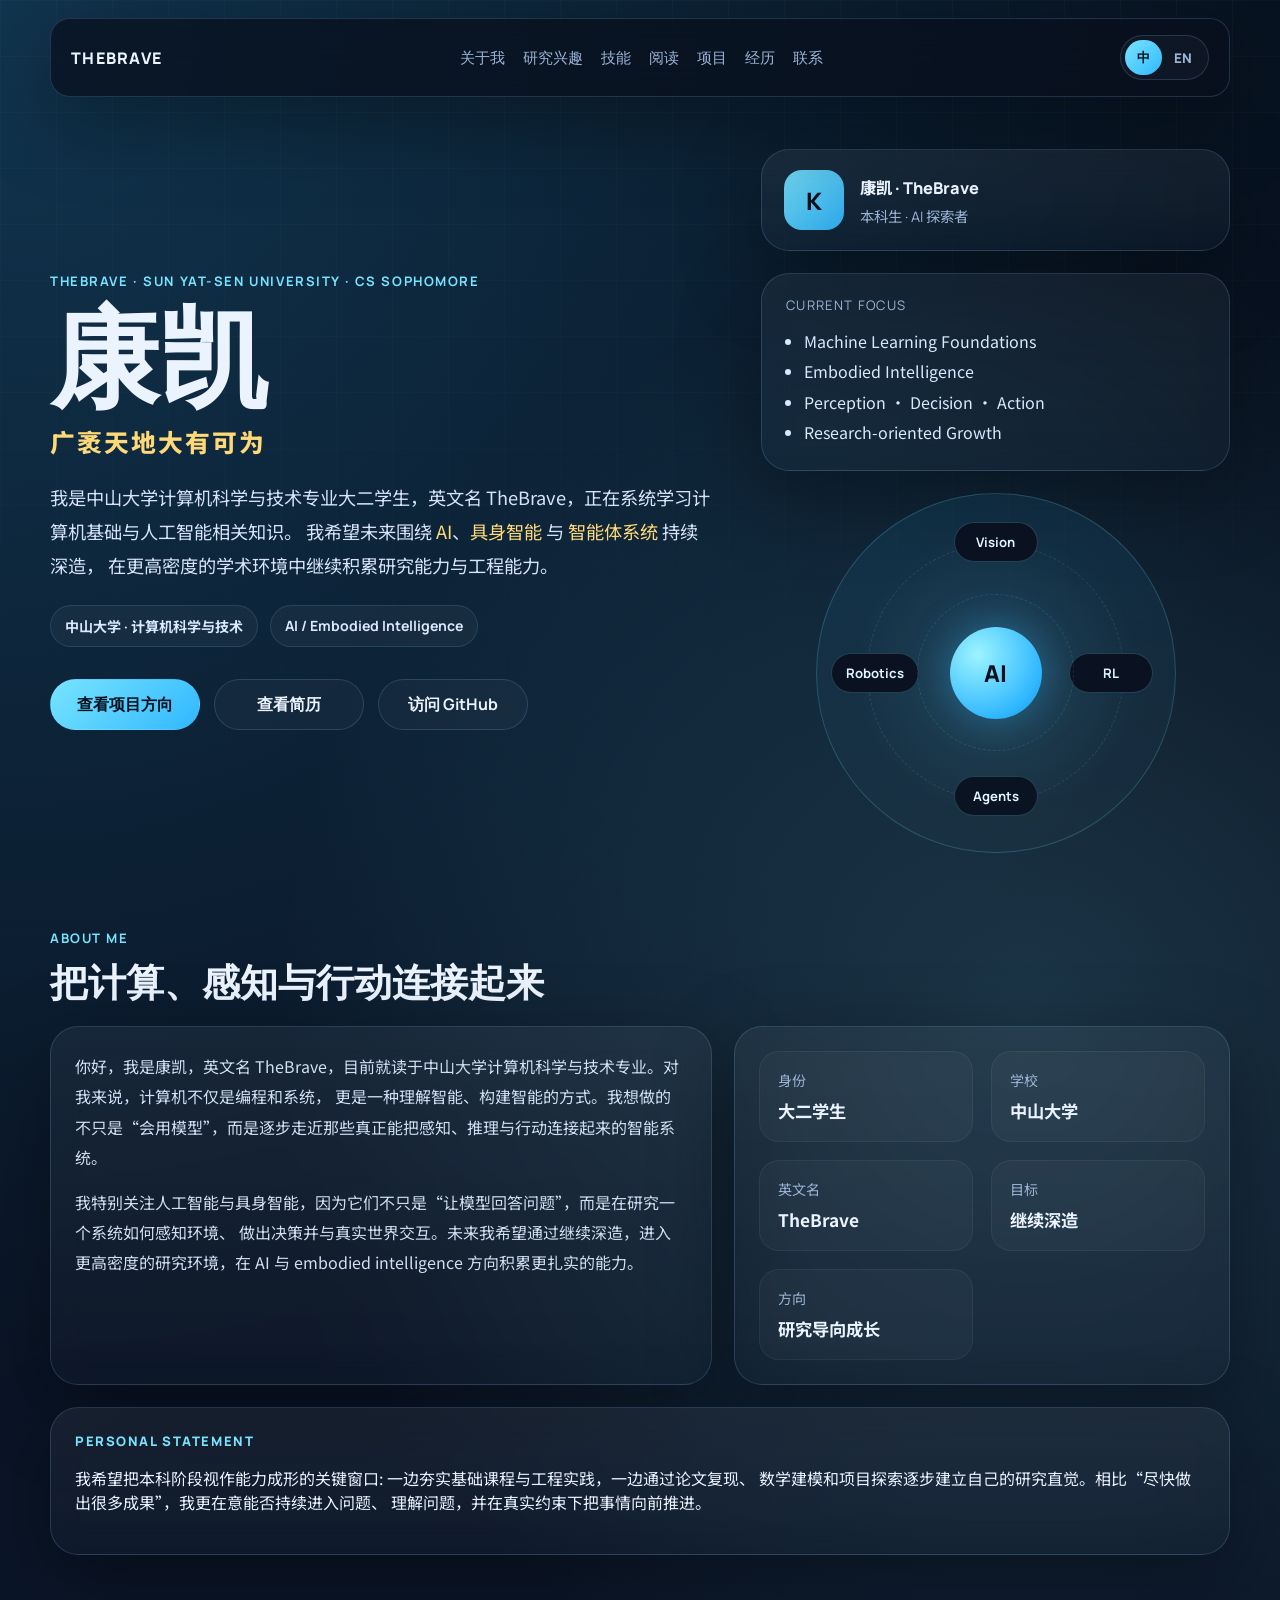
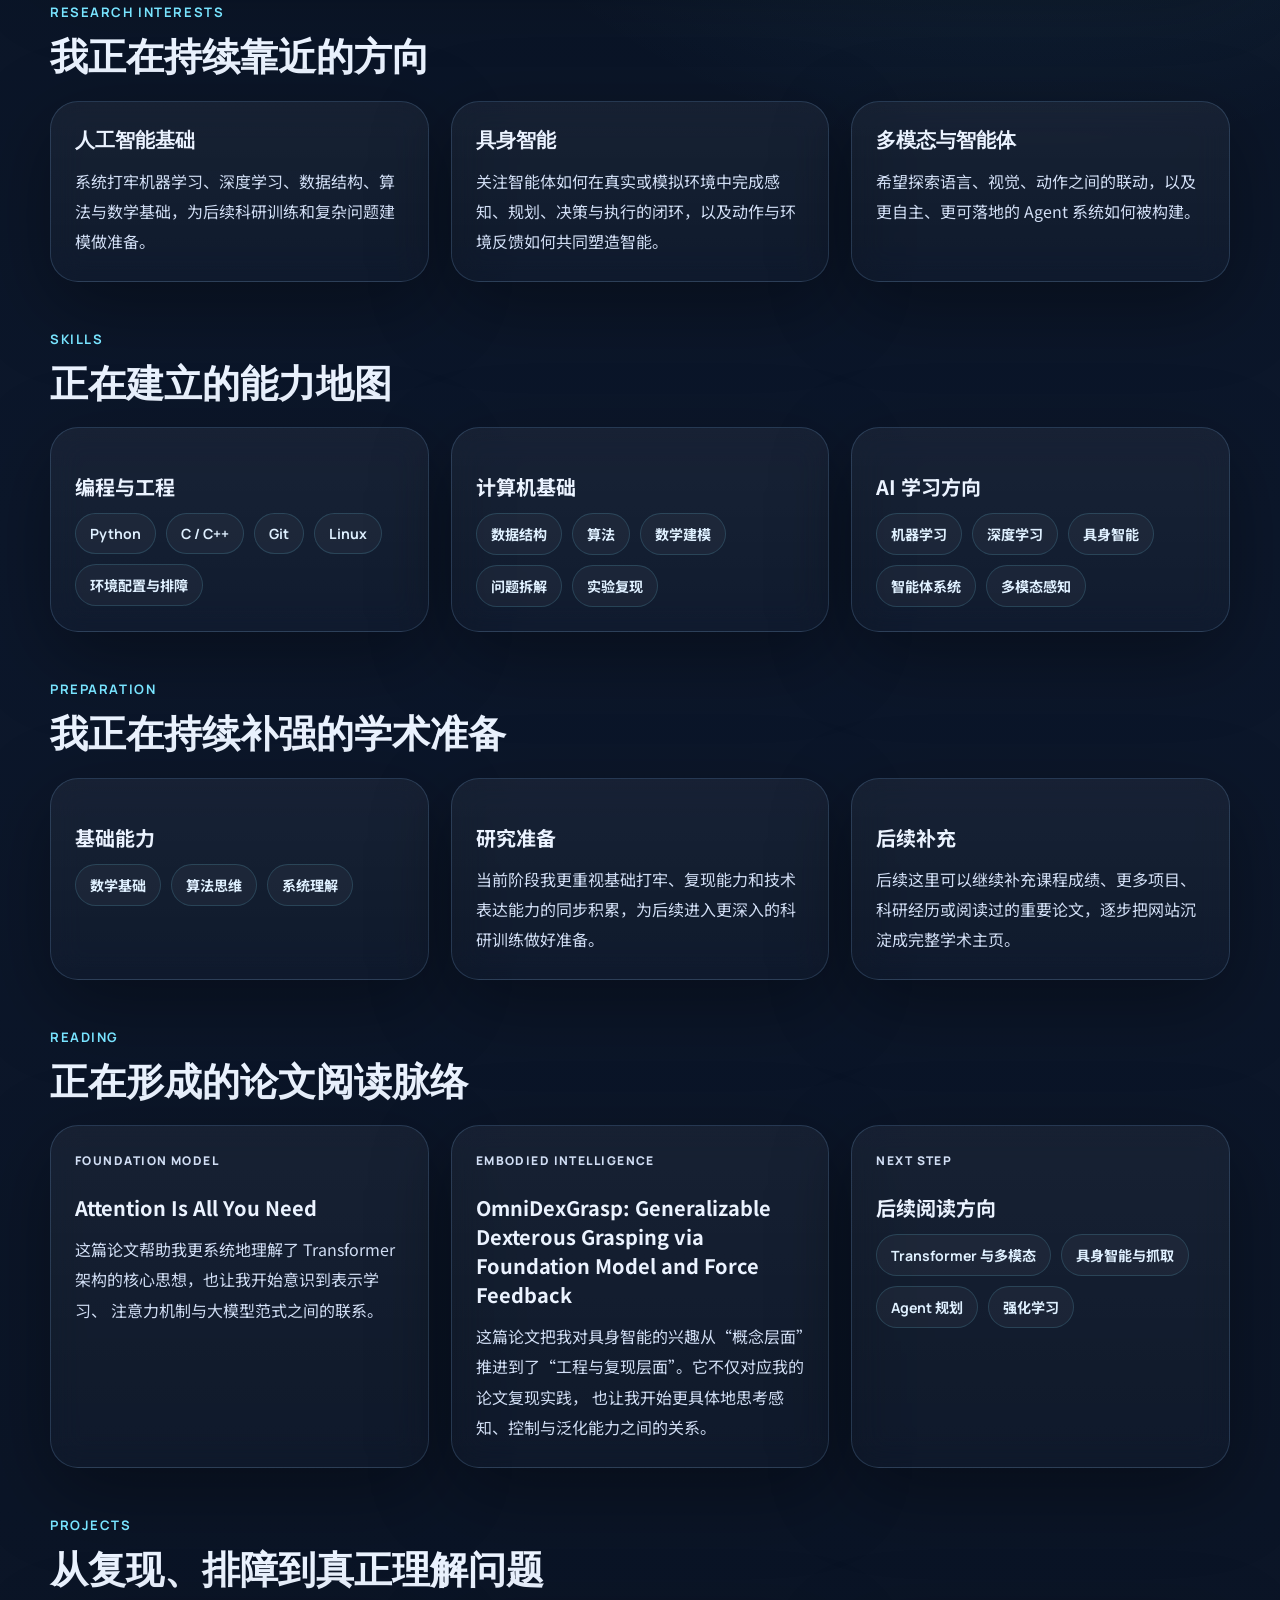
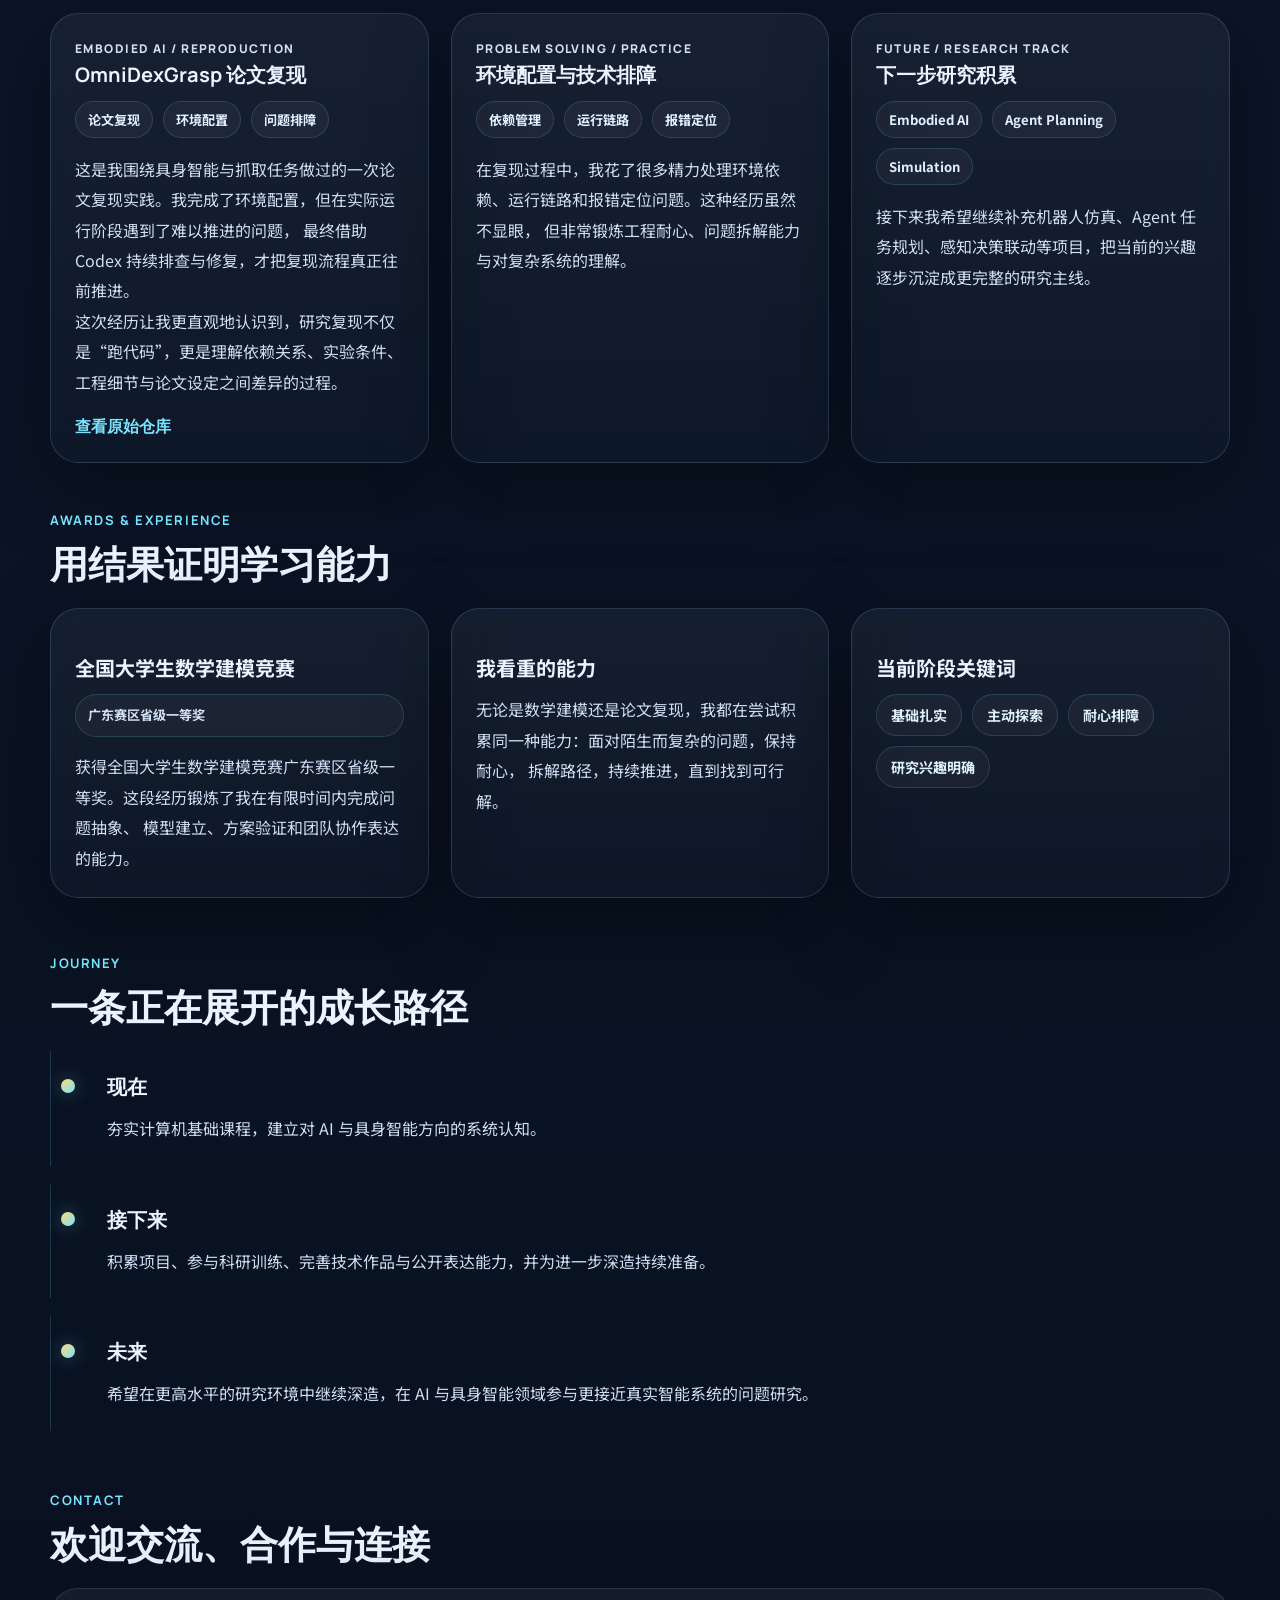
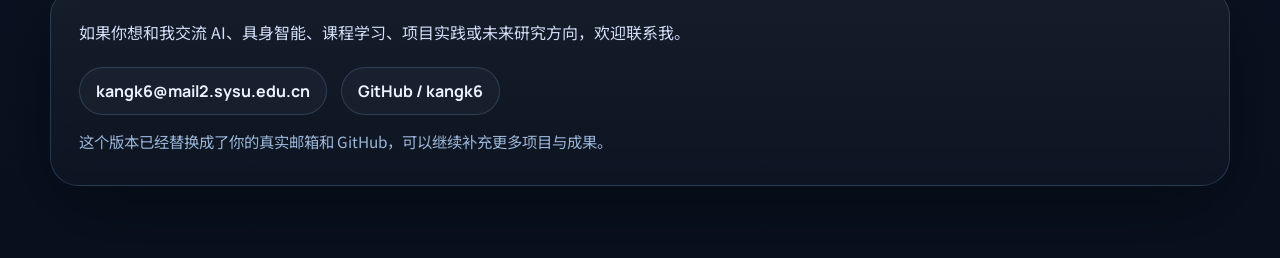
==== index.html @ 0fc75f61 "Add files via upload" ====
<!DOCTYPE html>
<html lang="zh-CN">
  <head>
    <meta charset="UTF-8" />
    <meta name="viewport" content="width=device-width, initial-scale=1.0" />
    <title>康凯 TheBrave | Personal Website</title>
    <meta
      name="description"
      content="Kang Kai (TheBrave), a Computer Science sophomore at Sun Yat-sen University, focused on AI, embodied intelligence, and intelligent systems."
    />
    <link rel="preconnect" href="https://fonts.googleapis.com" />
    <link rel="preconnect" href="https://fonts.gstatic.com" crossorigin />
    <link
      href="https://fonts.googleapis.com/css2?family=Manrope:wght@400;500;700;800&family=Noto+Sans+SC:wght@400;500;700;800&display=swap"
      rel="stylesheet"
    />
    <link rel="stylesheet" href="./styles.css" />
  </head>
  <body data-lang="zh">
    <div class="page-shell">
      <header class="site-header">
        <a class="brand" href="#top">TheBrave</a>
        <nav class="site-nav">
          <a href="#about"><span data-lang-zh>关于我</span><span data-lang-en>About</span></a>
          <a href="#focus"><span data-lang-zh>研究兴趣</span><span data-lang-en>Research</span></a>
          <a href="#skills"><span data-lang-zh>技能</span><span data-lang-en>Skills</span></a>
          <a href="#reading"><span data-lang-zh>阅读</span><span data-lang-en>Reading</span></a>
          <a href="#projects"><span data-lang-zh>项目</span><span data-lang-en>Projects</span></a>
          <a href="#awards"><span data-lang-zh>经历</span><span data-lang-en>Experience</span></a>
          <a href="#contact"><span data-lang-zh>联系</span><span data-lang-en>Contact</span></a>
        </nav>
        <div class="toolbar">
          <div class="lang-toggle" aria-label="Language switch">
            <button class="lang-button is-active" type="button" data-set-lang="zh">中</button>
            <button class="lang-button" type="button" data-set-lang="en">EN</button>
          </div>
        </div>
      </header>

      <main id="top">
        <section class="hero">
          <div class="hero-copy">
            <p class="eyebrow">TheBrave · Sun Yat-sen University · CS Sophomore</p>
            <h1>康凯</h1>
            <p class="hero-title-cn" data-lang-zh>广袤天地大有可为</p>
            <p class="hero-title-cn" data-lang-en>There is vast space ahead, and much worth doing.</p>
            <p class="hero-lead" data-lang-zh>
              我是中山大学计算机科学与技术专业大二学生，英文名 TheBrave，正在系统学习计算机基础与人工智能相关知识。
              我希望未来围绕 <span>AI</span>、<span>具身智能</span> 与 <span>智能体系统</span> 持续深造，
              在更高密度的学术环境中继续积累研究能力与工程能力。
            </p>
            <p class="hero-lead" data-lang-en>
              I am a sophomore majoring in Computer Science and Technology at Sun Yat-sen University, also known as TheBrave.
              I am building a solid foundation in computing and AI, and I hope to pursue deeper study in
              <span>AI</span>, <span>embodied intelligence</span>, and <span>agent systems</span> within a stronger research environment.
            </p>
            <div class="hero-meta">
              <span data-lang-zh>中山大学 · 计算机科学与技术</span>
              <span data-lang-en>Sun Yat-sen University · Computer Science</span>
              <span>AI / Embodied Intelligence</span>
            </div>
            <div class="hero-actions">
              <a class="button button-primary" href="#projects"><span data-lang-zh>查看项目方向</span><span data-lang-en>View Projects</span></a>
              <a class="button button-secondary" href="./resume.html" target="_blank" rel="noreferrer"><span data-lang-zh>查看简历</span><span data-lang-en>Open Resume</span></a>
              <a class="button button-secondary" href="https://github.com/kangk6" target="_blank" rel="noreferrer"><span data-lang-zh>访问 GitHub</span><span data-lang-en>Visit GitHub</span></a>
            </div>
          </div>
          <aside class="hero-panel">
            <div class="identity-card">
              <div class="identity-avatar">K</div>
              <div class="identity-copy">
                <p class="identity-name">康凯 · TheBrave</p>
                <p class="identity-role" data-lang-zh>本科生 · AI 探索者</p>
                <p class="identity-role" data-lang-en>Undergraduate Student · AI Explorer</p>
              </div>
            </div>
            <div class="signal-card">
              <p class="signal-label">Current Focus</p>
              <ul>
                <li>Machine Learning Foundations</li>
                <li>Embodied Intelligence</li>
                <li>Perception · Decision · Action</li>
                <li>Research-oriented Growth</li>
              </ul>
            </div>
            <div class="orbit">
              <span class="orbit-core">AI</span>
              <span class="orbit-node orbit-node-1">Vision</span>
              <span class="orbit-node orbit-node-2">RL</span>
              <span class="orbit-node orbit-node-3">Agents</span>
              <span class="orbit-node orbit-node-4">Robotics</span>
            </div>
          </aside>
        </section>

        <section class="section" id="about">
          <div class="section-heading">
            <p class="eyebrow">About Me</p>
            <h2 data-lang-zh>把计算、感知与行动连接起来</h2>
            <h2 data-lang-en>Connecting computation, perception, and action.</h2>
          </div>
          <div class="about-grid">
            <article class="card">
              <p data-lang-zh>
                你好，我是康凯，英文名 TheBrave，目前就读于中山大学计算机科学与技术专业。对我来说，计算机不仅是编程和系统，
                更是一种理解智能、构建智能的方式。我想做的不只是“会用模型”，而是逐步走近那些真正能把感知、推理与行动连接起来的智能系统。
              </p>
              <p data-lang-en>
                Hello, I am Kang Kai, also known as TheBrave, currently studying Computer Science and Technology at Sun Yat-sen University.
                To me, computing is not only about programming and systems, but also a way to understand and build intelligence.
                I want to move beyond simply using models and get closer to systems that truly connect perception, reasoning, and action.
              </p>
              <p data-lang-zh>
                我特别关注人工智能与具身智能，因为它们不只是“让模型回答问题”，而是在研究一个系统如何感知环境、
                做出决策并与真实世界交互。未来我希望通过继续深造，进入更高密度的研究环境，在 AI 与 embodied intelligence 方向积累更扎实的能力。
              </p>
              <p data-lang-en>
                I am especially interested in AI and embodied intelligence because they are not only about generating answers,
                but about how a system perceives the world, makes decisions, and interacts with real environments.
                In the future, I hope to continue my studies in a stronger research setting and build deeper capability in AI and embodied intelligence.
              </p>
            </article>
            <article class="card stats-card">
              <div>
                <span data-lang-zh>身份</span>
                <span data-lang-en>Status</span>
                <strong data-lang-zh>大二学生</strong>
                <strong data-lang-en>Sophomore</strong>
              </div>
              <div>
                <span data-lang-zh>学校</span>
                <span data-lang-en>University</span>
                <strong data-lang-zh>中山大学</strong>
                <strong data-lang-en>Sun Yat-sen University</strong>
              </div>
              <div>
                <span data-lang-zh>英文名</span>
                <span data-lang-en>English Name</span>
                <strong>TheBrave</strong>
              </div>
              <div>
                <span data-lang-zh>目标</span>
                <span data-lang-en>Goal</span>
                <strong data-lang-zh>继续深造</strong>
                <strong data-lang-en>Further Study</strong>
              </div>
              <div>
                <span data-lang-zh>方向</span>
                <span data-lang-en>Orientation</span>
                <strong data-lang-zh>研究导向成长</strong>
                <strong data-lang-en>Research-oriented Growth</strong>
              </div>
            </article>
          </div>
          <div class="statement-card">
            <p class="statement-label">Personal Statement</p>
            <p data-lang-zh>
              我希望把本科阶段视作能力成形的关键窗口: 一边夯实基础课程与工程实践，一边通过论文复现、
              数学建模和项目探索逐步建立自己的研究直觉。相比“尽快做出很多成果”，我更在意能否持续进入问题、
              理解问题，并在真实约束下把事情向前推进。
            </p>
            <p data-lang-en>
              I see my undergraduate years as a key stage for shaping my abilities:
              strengthening fundamentals and engineering practice while building research intuition through paper reproduction,
              mathematical modeling, and project exploration. Rather than chasing fast results, I care more about entering a problem,
              understanding it well, and pushing it forward under real constraints.
            </p>
          </div>
        </section>

        <section class="section" id="focus">
          <div class="section-heading">
            <p class="eyebrow">Research Interests</p>
            <h2 data-lang-zh>我正在持续靠近的方向</h2>
            <h2 data-lang-en>Directions I am steadily moving toward.</h2>
          </div>
          <div class="focus-grid">
            <article class="card focus-card">
              <h3 data-lang-zh>人工智能基础</h3>
              <h3 data-lang-en>AI Foundations</h3>
              <p data-lang-zh>系统打牢机器学习、深度学习、数据结构、算法与数学基础，为后续科研训练和复杂问题建模做准备。</p>
              <p data-lang-en>Building a strong base in machine learning, deep learning, algorithms, and mathematics for future research training and complex problem modeling.</p>
            </article>
            <article class="card focus-card">
              <h3 data-lang-zh>具身智能</h3>
              <h3 data-lang-en>Embodied Intelligence</h3>
              <p data-lang-zh>关注智能体如何在真实或模拟环境中完成感知、规划、决策与执行的闭环，以及动作与环境反馈如何共同塑造智能。</p>
              <p data-lang-en>Interested in how agents form a full loop of perception, planning, decision-making, and execution in real or simulated environments.</p>
            </article>
            <article class="card focus-card">
              <h3 data-lang-zh>多模态与智能体</h3>
              <h3 data-lang-en>Multimodality and Agents</h3>
              <p data-lang-zh>希望探索语言、视觉、动作之间的联动，以及更自主、更可落地的 Agent 系统如何被构建。</p>
              <p data-lang-en>Exploring the link between language, vision, and action, and how more autonomous and practical agent systems can be built.</p>
            </article>
          </div>
        </section>

        <section class="section" id="skills">
          <div class="section-heading">
            <p class="eyebrow">Skills</p>
            <h2 data-lang-zh>正在建立的能力地图</h2>
            <h2 data-lang-en>Capabilities I am building.</h2>
          </div>
          <div class="skills-grid">
            <article class="card skill-card">
              <h3 data-lang-zh>编程与工程</h3>
              <h3 data-lang-en>Programming and Engineering</h3>
              <ul class="tag-list">
                <li>Python</li>
                <li>C / C++</li>
                <li>Git</li>
                <li>Linux</li>
                <li data-lang-zh>环境配置与排障</li>
                <li data-lang-en>Environment Setup & Debugging</li>
              </ul>
            </article>
            <article class="card skill-card">
              <h3 data-lang-zh>计算机基础</h3>
              <h3 data-lang-en>Computer Science Fundamentals</h3>
              <ul class="tag-list">
                <li data-lang-zh>数据结构</li>
                <li data-lang-en>Data Structures</li>
                <li data-lang-zh>算法</li>
                <li data-lang-en>Algorithms</li>
                <li data-lang-zh>数学建模</li>
                <li data-lang-en>Mathematical Modeling</li>
                <li data-lang-zh>问题拆解</li>
                <li data-lang-en>Problem Decomposition</li>
                <li data-lang-zh>实验复现</li>
                <li data-lang-en>Experiment Reproduction</li>
              </ul>
            </article>
            <article class="card skill-card">
              <h3 data-lang-zh>AI 学习方向</h3>
              <h3 data-lang-en>AI Learning Directions</h3>
              <ul class="tag-list">
                <li data-lang-zh>机器学习</li>
                <li data-lang-en>Machine Learning</li>
                <li data-lang-zh>深度学习</li>
                <li data-lang-en>Deep Learning</li>
                <li data-lang-zh>具身智能</li>
                <li data-lang-en>Embodied Intelligence</li>
                <li data-lang-zh>智能体系统</li>
                <li data-lang-en>Agent Systems</li>
                <li data-lang-zh>多模态感知</li>
                <li data-lang-en>Multimodal Perception</li>
              </ul>
            </article>
          </div>
        </section>

        <section class="section" id="coursework">
          <div class="section-heading">
            <p class="eyebrow">Preparation</p>
            <h2 data-lang-zh>我正在持续补强的学术准备</h2>
            <h2 data-lang-en>Academic preparation I am strengthening.</h2>
          </div>
          <div class="coursework-grid">
            <article class="card">
              <h3 data-lang-zh>基础能力</h3>
              <h3 data-lang-en>Core Foundations</h3>
              <ul class="tag-list">
                <li data-lang-zh>数学基础</li>
                <li data-lang-en>Mathematics</li>
                <li data-lang-zh>算法思维</li>
                <li data-lang-en>Algorithmic Thinking</li>
                <li data-lang-zh>系统理解</li>
                <li data-lang-en>System Understanding</li>
              </ul>
            </article>
            <article class="card">
              <h3 data-lang-zh>研究准备</h3>
              <h3 data-lang-en>Research Preparation</h3>
              <p data-lang-zh>
                当前阶段我更重视基础打牢、复现能力和技术表达能力的同步积累，为后续进入更深入的科研训练做好准备。
              </p>
              <p data-lang-en>
                At this stage, I care most about strengthening fundamentals, reproduction ability, and technical communication in parallel,
                so that I will be better prepared for deeper research training.
              </p>
            </article>
            <article class="card">
              <h3 data-lang-zh>后续补充</h3>
              <h3 data-lang-en>Next Additions</h3>
              <p data-lang-zh>
                后续这里可以继续补充课程成绩、更多项目、科研经历或阅读过的重要论文，逐步把网站沉淀成完整学术主页。
              </p>
              <p data-lang-en>
                This section can later be expanded with coursework records, more projects, research experience, or important papers I have studied.
              </p>
            </article>
          </div>
        </section>

        <section class="section" id="reading">
          <div class="section-heading">
            <p class="eyebrow">Reading</p>
            <h2 data-lang-zh>正在形成的论文阅读脉络</h2>
            <h2 data-lang-en>Papers shaping my current interests.</h2>
          </div>
          <div class="reading-grid">
            <article class="card reading-card">
              <p class="project-tag">Foundation Model</p>
              <h3>Attention Is All You Need</h3>
              <p data-lang-zh>
                这篇论文帮助我更系统地理解了 Transformer 架构的核心思想，也让我开始意识到表示学习、
                注意力机制与大模型范式之间的联系。
              </p>
              <p data-lang-en>
                This paper helped me build a clearer understanding of the Transformer architecture and the connection
                between representation learning, attention mechanisms, and modern foundation models.
              </p>
            </article>
            <article class="card reading-card">
              <p class="project-tag">Embodied Intelligence</p>
              <h3>OmniDexGrasp: Generalizable Dexterous Grasping via Foundation Model and Force Feedback</h3>
              <p data-lang-zh>
                这篇论文把我对具身智能的兴趣从“概念层面”推进到了“工程与复现层面”。它不仅对应我的论文复现实践，
                也让我开始更具体地思考感知、控制与泛化能力之间的关系。
              </p>
              <p data-lang-en>
                This paper pushed my interest in embodied intelligence from a conceptual level to an engineering and reproduction level.
                It also made me think more concretely about perception, control, and generalization in real systems.
              </p>
            </article>
            <article class="card reading-card">
              <p class="project-tag">Next Step</p>
              <h3 data-lang-zh>后续阅读方向</h3>
              <h3 data-lang-en>Next Reading Directions</h3>
              <ul class="tag-list">
                <li data-lang-zh>Transformer 与多模态</li>
                <li data-lang-en>Transformers and Multimodality</li>
                <li data-lang-zh>具身智能与抓取</li>
                <li data-lang-en>Embodied Grasping</li>
                <li data-lang-zh>Agent 规划</li>
                <li data-lang-en>Agent Planning</li>
                <li data-lang-zh>强化学习</li>
                <li data-lang-en>Reinforcement Learning</li>
              </ul>
            </article>
          </div>
        </section>

        <section class="section" id="projects">
          <div class="section-heading">
            <p class="eyebrow">Projects</p>
            <h2 data-lang-zh>从复现、排障到真正理解问题</h2>
            <h2 data-lang-en>From reproduction and debugging to real understanding.</h2>
          </div>
          <div class="project-grid">
            <article class="project-card">
              <p class="project-tag">Embodied AI / Reproduction</p>
              <h3 data-lang-zh>OmniDexGrasp 论文复现</h3>
              <h3 data-lang-en>OmniDexGrasp Paper Reproduction</h3>
              <div class="project-meta">
                <span data-lang-zh>论文复现</span>
                <span data-lang-en>Paper Reproduction</span>
                <span data-lang-zh>环境配置</span>
                <span data-lang-en>Environment Setup</span>
                <span data-lang-zh>问题排障</span>
                <span data-lang-en>Debugging</span>
              </div>
              <p data-lang-zh>
                这是我围绕具身智能与抓取任务做过的一次论文复现实践。我完成了环境配置，但在实际运行阶段遇到了难以推进的问题，
                最终借助 Codex 持续排查与修复，才把复现流程真正往前推进。
              </p>
              <p data-lang-en>
                This was a paper reproduction practice around embodied intelligence and grasping tasks.
                I completed the environment setup, but ran into stubborn runtime issues and pushed the workflow forward through repeated debugging with Codex.
              </p>
              <p data-lang-zh>
                这次经历让我更直观地认识到，研究复现不仅是“跑代码”，更是理解依赖关系、实验条件、工程细节与论文设定之间差异的过程。
              </p>
              <p data-lang-en>
                This experience made me realize that research reproduction is not just about running code,
                but about understanding dependencies, experimental conditions, engineering details, and the gap between paper settings and real execution.
              </p>
              <a class="inline-link" href="https://github.com/ZhexiLuo/omni-dex-grasp/" target="_blank" rel="noreferrer"><span data-lang-zh>查看原始仓库</span><span data-lang-en>View Original Repository</span></a>
            </article>
            <article class="project-card">
              <p class="project-tag">Problem Solving / Practice</p>
              <h3 data-lang-zh>环境配置与技术排障</h3>
              <h3 data-lang-en>Environment Setup and Technical Troubleshooting</h3>
              <div class="project-meta">
                <span data-lang-zh>依赖管理</span>
                <span data-lang-en>Dependency Management</span>
                <span data-lang-zh>运行链路</span>
                <span data-lang-en>Execution Pipeline</span>
                <span data-lang-zh>报错定位</span>
                <span data-lang-en>Error Localization</span>
              </div>
              <p data-lang-zh>
                在复现过程中，我花了很多精力处理环境依赖、运行链路和报错定位问题。这种经历虽然不显眼，
                但非常锻炼工程耐心、问题拆解能力与对复杂系统的理解。
              </p>
              <p data-lang-en>
                During the reproduction process, I spent substantial time resolving dependency issues, tracing execution flow,
                and locating runtime errors. Though less visible than model results, this work trained my patience and systems thinking.
              </p>
            </article>
            <article class="project-card">
              <p class="project-tag">Future / Research Track</p>
              <h3 data-lang-zh>下一步研究积累</h3>
              <h3 data-lang-en>Next Research-Oriented Steps</h3>
              <div class="project-meta">
                <span>Embodied AI</span>
                <span>Agent Planning</span>
                <span>Simulation</span>
              </div>
              <p data-lang-zh>
                接下来我希望继续补充机器人仿真、Agent 任务规划、感知决策联动等项目，把当前的兴趣逐步沉淀成更完整的研究主线。
              </p>
              <p data-lang-en>
                Going forward, I hope to add work in robot simulation, agent planning, and perception-decision coupling,
                turning current interests into a clearer long-term research track.
              </p>
            </article>
          </div>
        </section>

        <section class="section" id="awards">
          <div class="section-heading">
            <p class="eyebrow">Awards & Experience</p>
            <h2 data-lang-zh>用结果证明学习能力</h2>
            <h2 data-lang-en>Learning ability shown through results.</h2>
          </div>
          <div class="awards-grid">
            <article class="card award-card">
              <h3 data-lang-zh>全国大学生数学建模竞赛</h3>
              <h3 data-lang-en>National Undergraduate Mathematical Contest in Modeling</h3>
              <p class="award-badge" data-lang-zh>广东赛区省级一等奖</p>
              <p class="award-badge" data-lang-en>Provincial First Prize, Guangdong Division</p>
              <p data-lang-zh>
                获得全国大学生数学建模竞赛广东赛区省级一等奖。这段经历锻炼了我在有限时间内完成问题抽象、
                模型建立、方案验证和团队协作表达的能力。
              </p>
              <p data-lang-en>
                I received the Provincial First Prize in the Guangdong Division.
                This experience strengthened my ability to abstract problems, build models, verify solutions, and collaborate under time pressure.
              </p>
            </article>
            <article class="card award-card">
              <h3 data-lang-zh>我看重的能力</h3>
              <h3 data-lang-en>Capabilities I Value</h3>
              <p data-lang-zh>
                无论是数学建模还是论文复现，我都在尝试积累同一种能力：面对陌生而复杂的问题，保持耐心，
                拆解路径，持续推进，直到找到可行解。
              </p>
              <p data-lang-en>
                Whether in mathematical modeling or paper reproduction, I am training the same ability:
                staying patient with unfamiliar and complex problems, decomposing them, and steadily moving toward workable solutions.
              </p>
            </article>
            <article class="card award-card">
              <h3 data-lang-zh>当前阶段关键词</h3>
              <h3 data-lang-en>Current Keywords</h3>
              <ul class="tag-list">
                <li data-lang-zh>基础扎实</li>
                <li data-lang-en>Solid Foundations</li>
                <li data-lang-zh>主动探索</li>
                <li data-lang-en>Active Exploration</li>
                <li data-lang-zh>耐心排障</li>
                <li data-lang-en>Patient Debugging</li>
                <li data-lang-zh>研究兴趣明确</li>
                <li data-lang-en>Clear Research Interest</li>
              </ul>
            </article>
          </div>
        </section>

        <section class="section timeline-section">
          <div class="section-heading">
            <p class="eyebrow">Journey</p>
            <h2 data-lang-zh>一条正在展开的成长路径</h2>
            <h2 data-lang-en>An academic path still unfolding.</h2>
          </div>
          <div class="timeline">
            <article class="timeline-item">
              <span class="timeline-dot"></span>
              <div>
                <h3 data-lang-zh>现在</h3>
                <h3 data-lang-en>Now</h3>
                <p data-lang-zh>夯实计算机基础课程，建立对 AI 与具身智能方向的系统认知。</p>
                <p data-lang-en>Strengthening core computer science coursework and forming a systematic understanding of AI and embodied intelligence.</p>
              </div>
            </article>
            <article class="timeline-item">
              <span class="timeline-dot"></span>
              <div>
                <h3 data-lang-zh>接下来</h3>
                <h3 data-lang-en>Next</h3>
                <p data-lang-zh>积累项目、参与科研训练、完善技术作品与公开表达能力，并为进一步深造持续准备。</p>
                <p data-lang-en>Building more projects, joining research training, and improving technical communication while preparing for further study.</p>
              </div>
            </article>
            <article class="timeline-item">
              <span class="timeline-dot"></span>
              <div>
                <h3 data-lang-zh>未来</h3>
                <h3 data-lang-en>Future</h3>
                <p data-lang-zh>希望在更高水平的研究环境中继续深造，在 AI 与具身智能领域参与更接近真实智能系统的问题研究。</p>
                <p data-lang-en>Hoping to continue in a stronger research environment and work on questions in AI and embodied intelligence that are closer to real intelligent systems.</p>
              </div>
            </article>
          </div>
        </section>

        <section class="section contact-section" id="contact">
          <div class="section-heading">
            <p class="eyebrow">Contact</p>
            <h2 data-lang-zh>欢迎交流、合作与连接</h2>
            <h2 data-lang-en>Open to connection, conversation, and collaboration.</h2>
          </div>
          <div class="contact-card">
            <p data-lang-zh>
              如果你想和我交流 AI、具身智能、课程学习、项目实践或未来研究方向，欢迎联系我。
            </p>
            <p data-lang-en>
              If you would like to discuss AI, embodied intelligence, coursework, project practice, or future research directions, feel free to reach out.
            </p>
            <div class="contact-links">
              <a href="mailto:kangk6@mail2.sysu.edu.cn">kangk6@mail2.sysu.edu.cn</a>
              <a href="https://github.com/kangk6" target="_blank" rel="noreferrer">GitHub / kangk6</a>
            </div>
            <p class="contact-note" data-lang-zh>这个版本已经替换成了你的真实邮箱和 GitHub，可以继续补充更多项目与成果。</p>
            <p class="contact-note" data-lang-en>This version already uses your real email and GitHub link, and can be expanded with more projects and achievements over time.</p>
          </div>
        </section>
      </main>
    </div>

    <script src="./script.js"></script>
  </body>
</html>
---- styles.css ----
:root {
  --bg: #09111f;
  --bg-soft: rgba(15, 28, 49, 0.72);
  --panel: rgba(14, 24, 42, 0.88);
  --panel-strong: rgba(11, 19, 33, 0.98);
  --line: rgba(144, 198, 255, 0.18);
  --text: #ebf3ff;
  --muted: #9cb5d6;
  --accent: #78e4ff;
  --accent-strong: #31b8ff;
  --warm: #ffd978;
  --shadow: 0 24px 80px rgba(0, 0, 0, 0.35);
}

* {
  box-sizing: border-box;
}

html {
  scroll-behavior: smooth;
}

body {
  margin: 0;
  font-family: "Noto Sans SC", sans-serif;
  color: var(--text);
  background:
    radial-gradient(circle at top left, rgba(49, 184, 255, 0.22), transparent 26%),
    radial-gradient(circle at 80% 20%, rgba(120, 228, 255, 0.16), transparent 18%),
    linear-gradient(180deg, #07101d 0%, #0c172b 42%, #09111f 100%);
  min-height: 100vh;
}

body::before {
  content: "";
  position: fixed;
  inset: 0;
  background-image:
    linear-gradient(rgba(255, 255, 255, 0.03) 1px, transparent 1px),
    linear-gradient(90deg, rgba(255, 255, 255, 0.03) 1px, transparent 1px);
  background-size: 56px 56px;
  mask-image: linear-gradient(180deg, rgba(0, 0, 0, 0.8), transparent);
  pointer-events: none;
}

a {
  color: inherit;
  text-decoration: none;
}

.page-shell {
  width: min(1180px, calc(100% - 40px));
  margin: 0 auto;
  padding-bottom: 72px;
}

.site-header {
  position: sticky;
  top: 18px;
  z-index: 10;
  display: flex;
  align-items: center;
  justify-content: space-between;
  margin-top: 18px;
  padding: 16px 20px;
  border: 1px solid var(--line);
  border-radius: 20px;
  background: rgba(8, 15, 28, 0.75);
  backdrop-filter: blur(18px);
  box-shadow: var(--shadow);
}

[data-lang-en] {
  display: none;
}

body[data-lang="en"] [data-lang-zh] {
  display: none !important;
}

body[data-lang="en"] [data-lang-en] {
  display: block;
}

body[data-lang="en"] span[data-lang-en],
body[data-lang="en"] strong[data-lang-en] {
  display: inline;
}

body[data-lang="zh"] [data-lang-en] {
  display: none !important;
}

.brand,
.site-nav a,
.button,
.project-tag,
.signal-label,
.eyebrow {
  font-family: "Manrope", sans-serif;
}

.brand {
  font-size: 1rem;
  font-weight: 800;
  letter-spacing: 0.08em;
  text-transform: uppercase;
}

.site-nav {
  display: flex;
  gap: 18px;
  color: var(--muted);
  font-size: 0.95rem;
}

.toolbar {
  display: flex;
  align-items: center;
  gap: 12px;
}

.lang-toggle {
  display: inline-flex;
  padding: 4px;
  border: 1px solid var(--line);
  border-radius: 999px;
  background: rgba(255, 255, 255, 0.03);
}

.lang-button {
  border: 0;
  background: transparent;
  color: var(--muted);
  padding: 8px 12px;
  border-radius: 999px;
  font-family: "Manrope", sans-serif;
  font-weight: 800;
  cursor: pointer;
}

.lang-button.is-active {
  background: linear-gradient(135deg, var(--accent), var(--accent-strong));
  color: #03111d;
}

.site-nav a:hover,
.contact-links a:hover {
  color: var(--accent);
}

.hero {
  display: grid;
  grid-template-columns: minmax(0, 1.3fr) minmax(320px, 0.9fr);
  gap: 34px;
  align-items: center;
  min-height: calc(100vh - 120px);
  padding: 52px 0 28px;
}

.eyebrow {
  margin: 0 0 14px;
  color: var(--accent);
  font-size: 0.82rem;
  font-weight: 700;
  letter-spacing: 0.12em;
  text-transform: uppercase;
}

.hero h1,
.section-heading h2,
.timeline-item h3,
.project-card h3,
.focus-card h3 {
  margin: 0;
  font-family: "Manrope", sans-serif;
}

.hero h1 {
  font-size: clamp(3.4rem, 9vw, 6.8rem);
  line-height: 0.95;
}

.hero-title-cn {
  margin: 16px 0 0;
  color: var(--warm);
  font-family: "Manrope", "Noto Sans SC", sans-serif;
  font-size: clamp(1.1rem, 2vw, 1.55rem);
  font-weight: 800;
  letter-spacing: 0.08em;
}

.hero-lead {
  max-width: 660px;
  margin: 22px 0 0;
  color: #d6e3f8;
  font-size: 1.14rem;
  line-height: 1.85;
}

.hero-lead span {
  color: var(--warm);
}

.hero-meta {
  display: flex;
  flex-wrap: wrap;
  gap: 12px;
  margin-top: 22px;
}

.hero-meta span {
  padding: 10px 14px;
  border: 1px solid rgba(120, 228, 255, 0.14);
  border-radius: 999px;
  background: rgba(255, 255, 255, 0.04);
  color: #d8e8ff;
  font-family: "Manrope", "Noto Sans SC", sans-serif;
  font-size: 0.88rem;
  font-weight: 700;
}

.hero-actions {
  display: flex;
  flex-wrap: wrap;
  gap: 14px;
  margin-top: 32px;
}

.button {
  display: inline-flex;
  align-items: center;
  justify-content: center;
  min-width: 150px;
  padding: 13px 18px;
  border-radius: 999px;
  border: 1px solid transparent;
  font-weight: 700;
  transition: transform 180ms ease, border-color 180ms ease, background 180ms ease;
}

.button:hover {
  transform: translateY(-2px);
}

.button-primary {
  background: linear-gradient(135deg, var(--accent), var(--accent-strong));
  color: #03111d;
}

.button-secondary {
  border-color: var(--line);
  background: rgba(255, 255, 255, 0.03);
}

.hero-panel {
  display: grid;
  gap: 22px;
  justify-items: center;
}

.identity-card,
.statement-card {
  width: 100%;
  border: 1px solid var(--line);
  border-radius: 28px;
  background: linear-gradient(180deg, rgba(255, 255, 255, 0.06), rgba(255, 255, 255, 0.02));
  backdrop-filter: blur(16px);
  box-shadow: var(--shadow);
}

.identity-card {
  display: flex;
  align-items: center;
  gap: 16px;
  padding: 20px 22px;
}

.identity-avatar {
  display: grid;
  place-items: center;
  width: 60px;
  height: 60px;
  border-radius: 18px;
  background: linear-gradient(135deg, rgba(120, 228, 255, 0.9), rgba(49, 184, 255, 0.9));
  color: #06101b;
  font-family: "Manrope", sans-serif;
  font-size: 1.5rem;
  font-weight: 800;
}

.identity-name,
.identity-role,
.statement-label,
.award-badge {
  font-family: "Manrope", "Noto Sans SC", sans-serif;
}

.identity-name {
  margin: 0;
  font-size: 1.02rem;
  font-weight: 800;
}

.identity-role {
  margin: 6px 0 0;
  color: var(--muted);
  font-size: 0.9rem;
}

.signal-card,
.card,
.project-card,
.contact-card {
  border: 1px solid var(--line);
  border-radius: 28px;
  background: linear-gradient(180deg, rgba(255, 255, 255, 0.05), rgba(255, 255, 255, 0.02));
  backdrop-filter: blur(16px);
  box-shadow: var(--shadow);
}

.signal-card {
  width: 100%;
  padding: 22px 24px;
}

.signal-label {
  margin: 0 0 12px;
  color: var(--muted);
  font-size: 0.82rem;
  text-transform: uppercase;
  letter-spacing: 0.1em;
}

.signal-card ul {
  margin: 0;
  padding-left: 18px;
  color: #d8e8ff;
  line-height: 1.9;
}

.orbit {
  position: relative;
  width: min(100%, 360px);
  aspect-ratio: 1;
  border: 1px solid rgba(120, 228, 255, 0.2);
  border-radius: 50%;
  background:
    radial-gradient(circle, rgba(120, 228, 255, 0.12), transparent 56%),
    linear-gradient(180deg, rgba(49, 184, 255, 0.09), rgba(255, 255, 255, 0.01));
}

.orbit::before,
.orbit::after {
  content: "";
  position: absolute;
  inset: 14%;
  border-radius: 50%;
  border: 1px dashed rgba(120, 228, 255, 0.14);
}

.orbit::after {
  inset: 28%;
}

.orbit-core,
.orbit-node {
  position: absolute;
  display: grid;
  place-items: center;
  border-radius: 999px;
}

.orbit-core {
  inset: 50%;
  width: 92px;
  height: 92px;
  transform: translate(-50%, -50%);
  background: radial-gradient(circle at 30% 30%, #9df4ff, #31b8ff 70%, #1595d7);
  color: #04111d;
  font-family: "Manrope", sans-serif;
  font-size: 1.45rem;
  font-weight: 800;
  box-shadow: 0 0 44px rgba(49, 184, 255, 0.4);
}

.orbit-node {
  min-width: 84px;
  padding: 10px 14px;
  border: 1px solid rgba(120, 228, 255, 0.22);
  background: var(--panel-strong);
  color: #dff5ff;
  font-family: "Manrope", sans-serif;
  font-size: 0.82rem;
  font-weight: 700;
}

.orbit-node-1 { top: 8%; left: 50%; transform: translateX(-50%); }
.orbit-node-2 { right: 6%; top: 50%; transform: translateY(-50%); }
.orbit-node-3 { bottom: 10%; left: 50%; transform: translateX(-50%); }
.orbit-node-4 { left: 4%; top: 50%; transform: translateY(-50%); }

.section {
  padding: 48px 0 0;
}

.section-heading {
  margin-bottom: 24px;
}

.section-heading h2 {
  font-size: clamp(1.9rem, 3vw, 3rem);
  line-height: 1.08;
}

.about-grid,
.focus-grid,
.project-grid,
.skills-grid,
.awards-grid,
.coursework-grid,
.reading-grid {
  display: grid;
  gap: 22px;
}

.about-grid {
  grid-template-columns: 1.2fr 0.9fr;
}

.focus-grid,
.project-grid,
.skills-grid,
.awards-grid,
.coursework-grid,
.reading-grid {
  grid-template-columns: repeat(3, minmax(0, 1fr));
}

.card,
.project-card {
  padding: 24px;
}

.card p,
.project-card p,
.timeline-item p,
.contact-card p {
  margin: 0;
  color: #d1def4;
  line-height: 1.9;
}

.card p + p {
  margin-top: 14px;
}

.statement-card {
  margin-top: 22px;
  padding: 24px;
}

.statement-label {
  margin: 0 0 12px;
  color: var(--accent);
  font-size: 0.82rem;
  font-weight: 800;
  letter-spacing: 0.12em;
  text-transform: uppercase;
}

.stats-card {
  display: grid;
  grid-template-columns: repeat(2, minmax(0, 1fr));
  gap: 18px;
}

.stats-card div {
  padding: 18px;
  border-radius: 20px;
  background: rgba(255, 255, 255, 0.03);
  border: 1px solid rgba(255, 255, 255, 0.05);
}

.stats-card span {
  display: block;
  color: var(--muted);
  font-size: 0.88rem;
}

.stats-card strong {
  display: block;
  margin-top: 8px;
  font-size: 1.08rem;
}

.focus-card h3,
.project-card h3,
.timeline-item h3,
.skill-card h3,
.card h3 {
  margin-bottom: 12px;
  font-size: 1.25rem;
}

.tag-list {
  display: flex;
  flex-wrap: wrap;
  gap: 10px;
  margin: 0;
  padding: 0;
  list-style: none;
}

.tag-list li {
  padding: 10px 14px;
  border: 1px solid rgba(120, 228, 255, 0.16);
  border-radius: 999px;
  background: rgba(255, 255, 255, 0.04);
  color: #dff0ff;
  font-family: "Manrope", "Noto Sans SC", sans-serif;
  font-size: 0.88rem;
  font-weight: 700;
}

.project-tag {
  margin: 0 0 12px;
  color: var(--accent);
  font-size: 0.75rem;
  font-weight: 800;
  letter-spacing: 0.12em;
  text-transform: uppercase;
}

.project-meta {
  display: flex;
  flex-wrap: wrap;
  gap: 10px;
  margin-bottom: 16px;
}

.project-meta span,
.award-badge {
  padding: 8px 12px;
  border-radius: 999px;
  border: 1px solid rgba(120, 228, 255, 0.16);
  background: rgba(255, 255, 255, 0.04);
  color: #dff0ff;
  font-size: 0.82rem;
  font-weight: 700;
}

.inline-link {
  display: inline-flex;
  margin-top: 18px;
  color: var(--accent);
  font-family: "Manrope", sans-serif;
  font-weight: 700;
}

.inline-link:hover {
  color: var(--warm);
}

.project-card {
  position: relative;
  overflow: hidden;
}

.project-card::after {
  content: "";
  position: absolute;
  inset: auto -20% -40% auto;
  width: 180px;
  height: 180px;
  border-radius: 50%;
  background: radial-gradient(circle, rgba(120, 228, 255, 0.12), transparent 70%);
  pointer-events: none;
}

.award-card {
  min-height: 100%;
}

.timeline-section {
  padding-top: 56px;
}

.timeline {
  display: grid;
  gap: 18px;
}

.timeline-item {
  position: relative;
  display: grid;
  grid-template-columns: 28px 1fr;
  gap: 18px;
  padding: 22px 22px 22px 10px;
  border-left: 1px solid rgba(120, 228, 255, 0.18);
}

.timeline-dot {
  width: 14px;
  height: 14px;
  margin-top: 6px;
  border-radius: 50%;
  background: linear-gradient(135deg, var(--warm), var(--accent));
  box-shadow: 0 0 18px rgba(120, 228, 255, 0.34);
}

.contact-section {
  padding-top: 60px;
}

.contact-card {
  padding: 28px;
}

.contact-links {
  display: flex;
  flex-wrap: wrap;
  gap: 14px;
  margin: 20px 0 12px;
}

.contact-links a {
  padding: 12px 16px;
  border-radius: 999px;
  border: 1px solid var(--line);
  background: rgba(255, 255, 255, 0.03);
  font-family: "Manrope", sans-serif;
  font-weight: 700;
}

.contact-note {
  color: var(--muted) !important;
  font-size: 0.96rem;
}

.resume-body {
  min-height: 100vh;
}

.resume-shell {
  width: min(920px, calc(100% - 32px));
  margin: 40px auto;
  padding: 32px;
  border: 1px solid var(--line);
  border-radius: 32px;
  background: rgba(8, 15, 28, 0.82);
  box-shadow: var(--shadow);
}

.resume-header {
  display: flex;
  justify-content: space-between;
  gap: 24px;
  padding-bottom: 28px;
  border-bottom: 1px solid rgba(120, 228, 255, 0.14);
}

.resume-header h1,
.resume-section h2,
.resume-item h3 {
  margin: 0;
  font-family: "Manrope", sans-serif;
}

.resume-subtitle {
  margin: 14px 0 0;
  color: #d1def4;
}

.resume-links {
  display: flex;
  flex-direction: column;
  gap: 10px;
  align-items: flex-end;
}

.resume-links a {
  color: var(--accent);
  font-family: "Manrope", sans-serif;
  font-weight: 700;
}

.resume-section {
  padding-top: 28px;
}

.resume-section h2 {
  margin-bottom: 14px;
  font-size: 1.2rem;
}

.resume-item {
  display: flex;
  justify-content: space-between;
  gap: 18px;
}

.resume-item.stack {
  display: block;
}

.resume-list {
  margin: 0;
  padding-left: 18px;
  line-height: 1.9;
  color: #d1def4;
}

.reveal {
  opacity: 0;
  transform: translateY(28px);
  transition: opacity 700ms ease, transform 700ms ease;
}

.reveal.visible {
  opacity: 1;
  transform: translateY(0);
}

@media (max-width: 980px) {
  .hero,
  .about-grid,
  .focus-grid,
  .project-grid,
  .skills-grid,
  .coursework-grid,
  .reading-grid,
  .awards-grid {
    grid-template-columns: 1fr;
  }

  .hero {
    min-height: auto;
    padding-top: 44px;
  }

  .hero-panel {
    justify-items: stretch;
  }

  .orbit {
    margin: 0 auto;
  }
}

@media (max-width: 720px) {
  .page-shell {
    width: min(100% - 24px, 1180px);
  }

  .site-header {
    position: static;
    flex-direction: column;
    gap: 14px;
    align-items: flex-start;
  }

  .toolbar {
    width: 100%;
  }

  .site-nav {
    flex-wrap: wrap;
    gap: 12px;
  }

  .hero h1 {
    font-size: clamp(2.8rem, 18vw, 4.4rem);
  }

  .hero-lead {
    font-size: 1rem;
  }

  .stats-card {
    grid-template-columns: 1fr;
  }

  .orbit {
    width: 100%;
    max-width: 320px;
  }

  .resume-header,
  .resume-item {
    flex-direction: column;
  }

  .resume-links {
    align-items: flex-start;
  }

  .orbit-node {
    min-width: 72px;
    font-size: 0.75rem;
  }
}
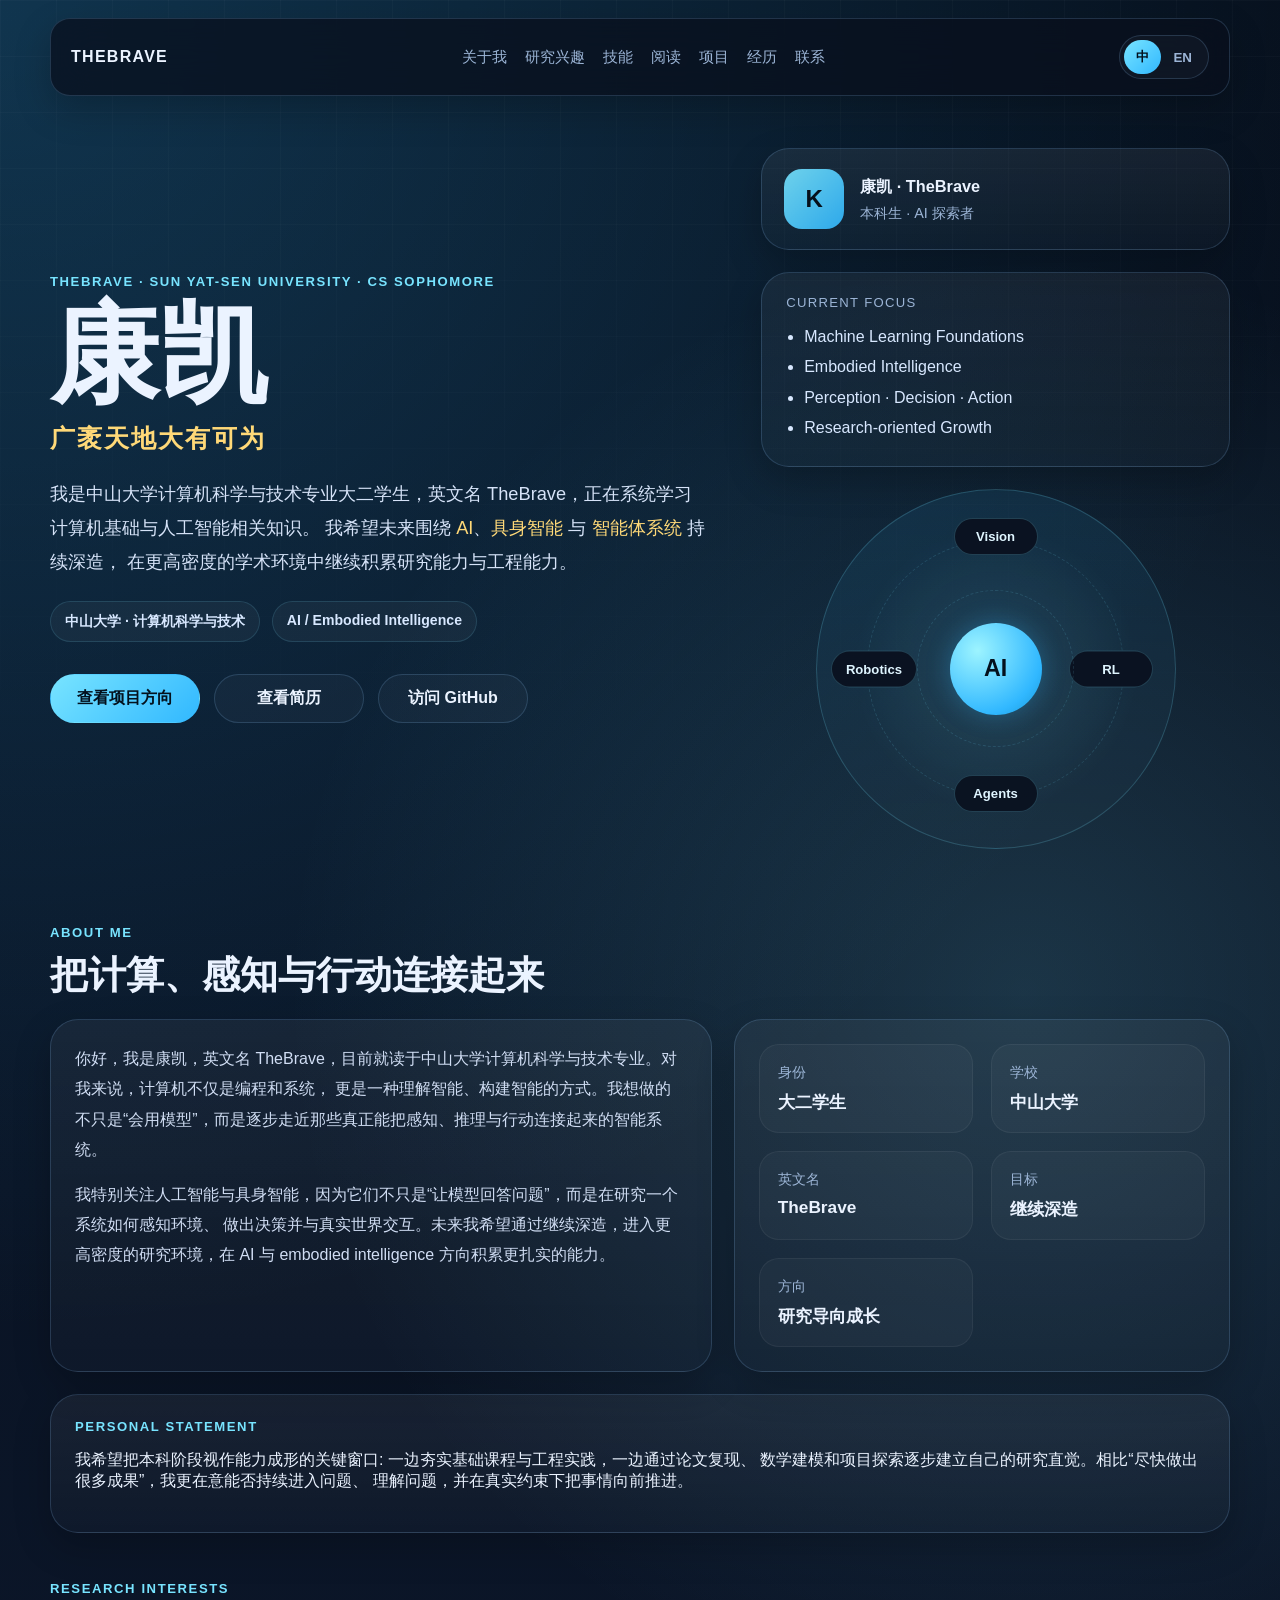
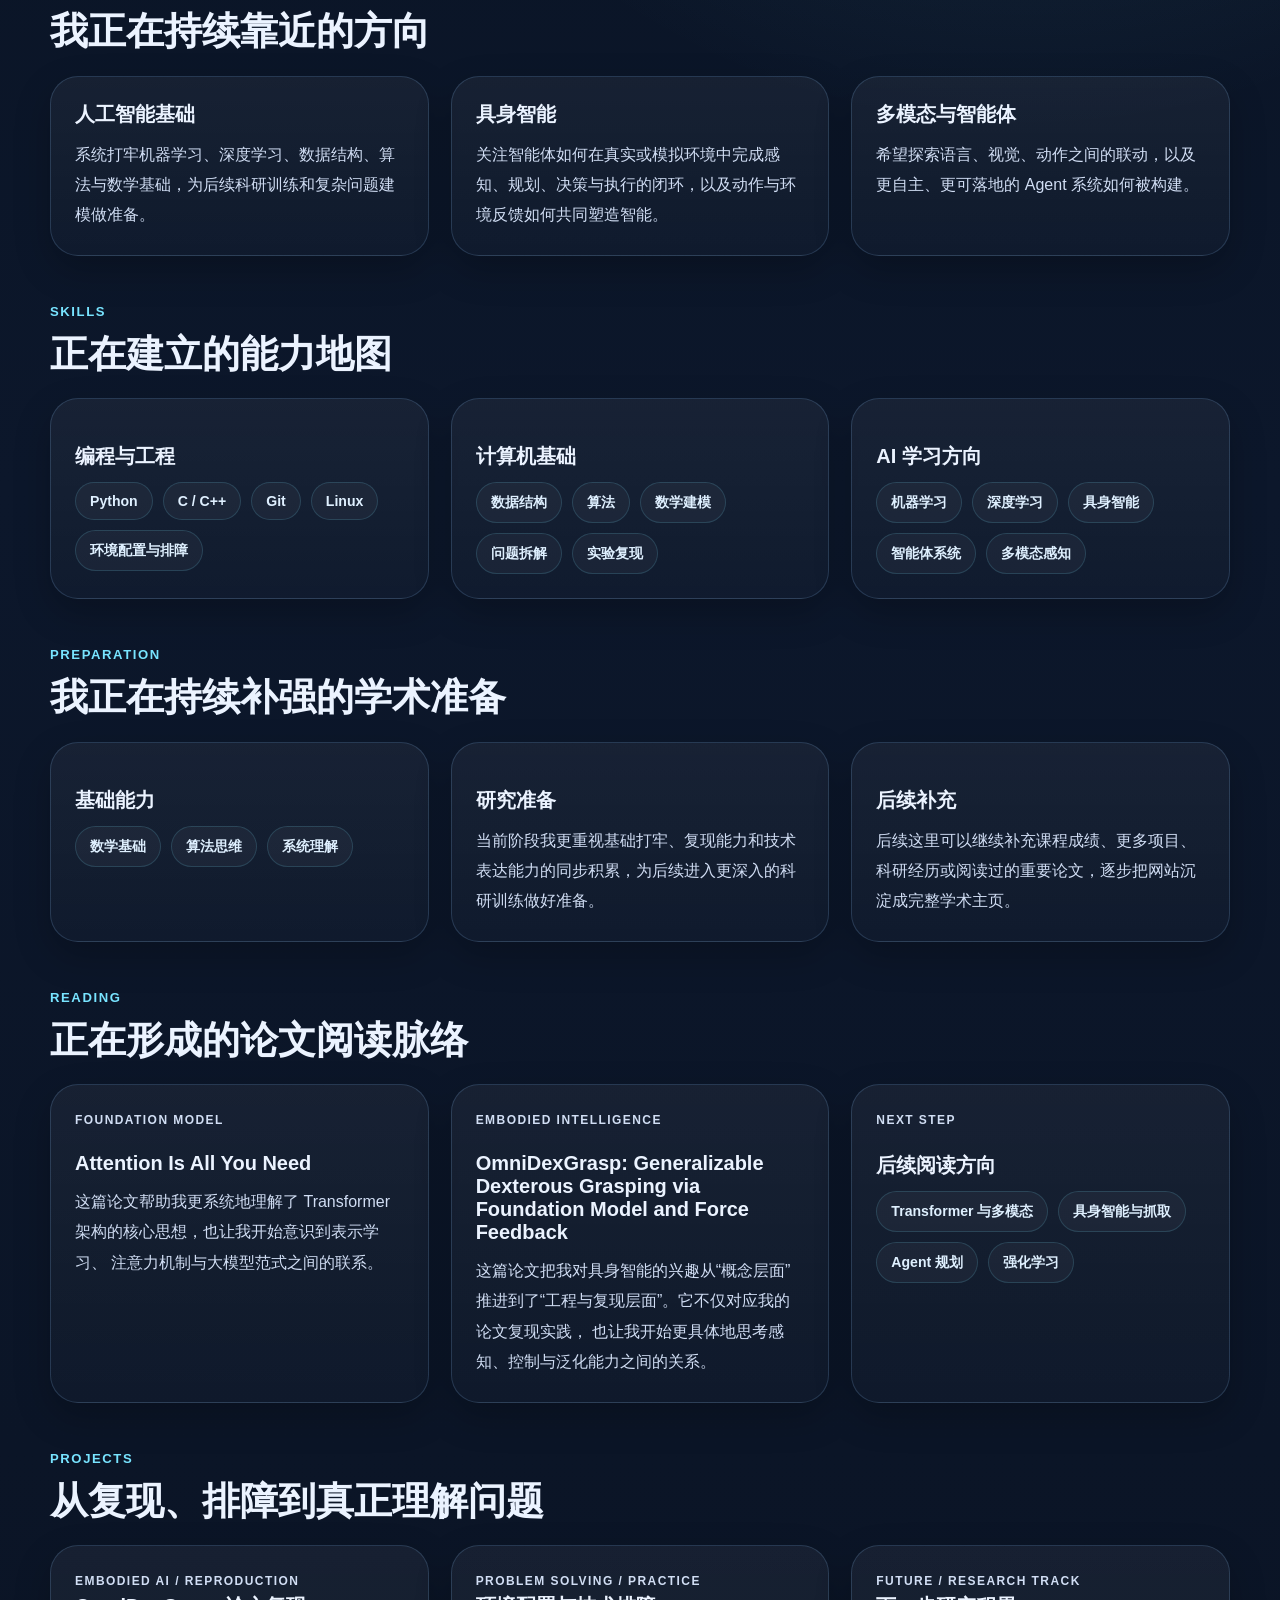
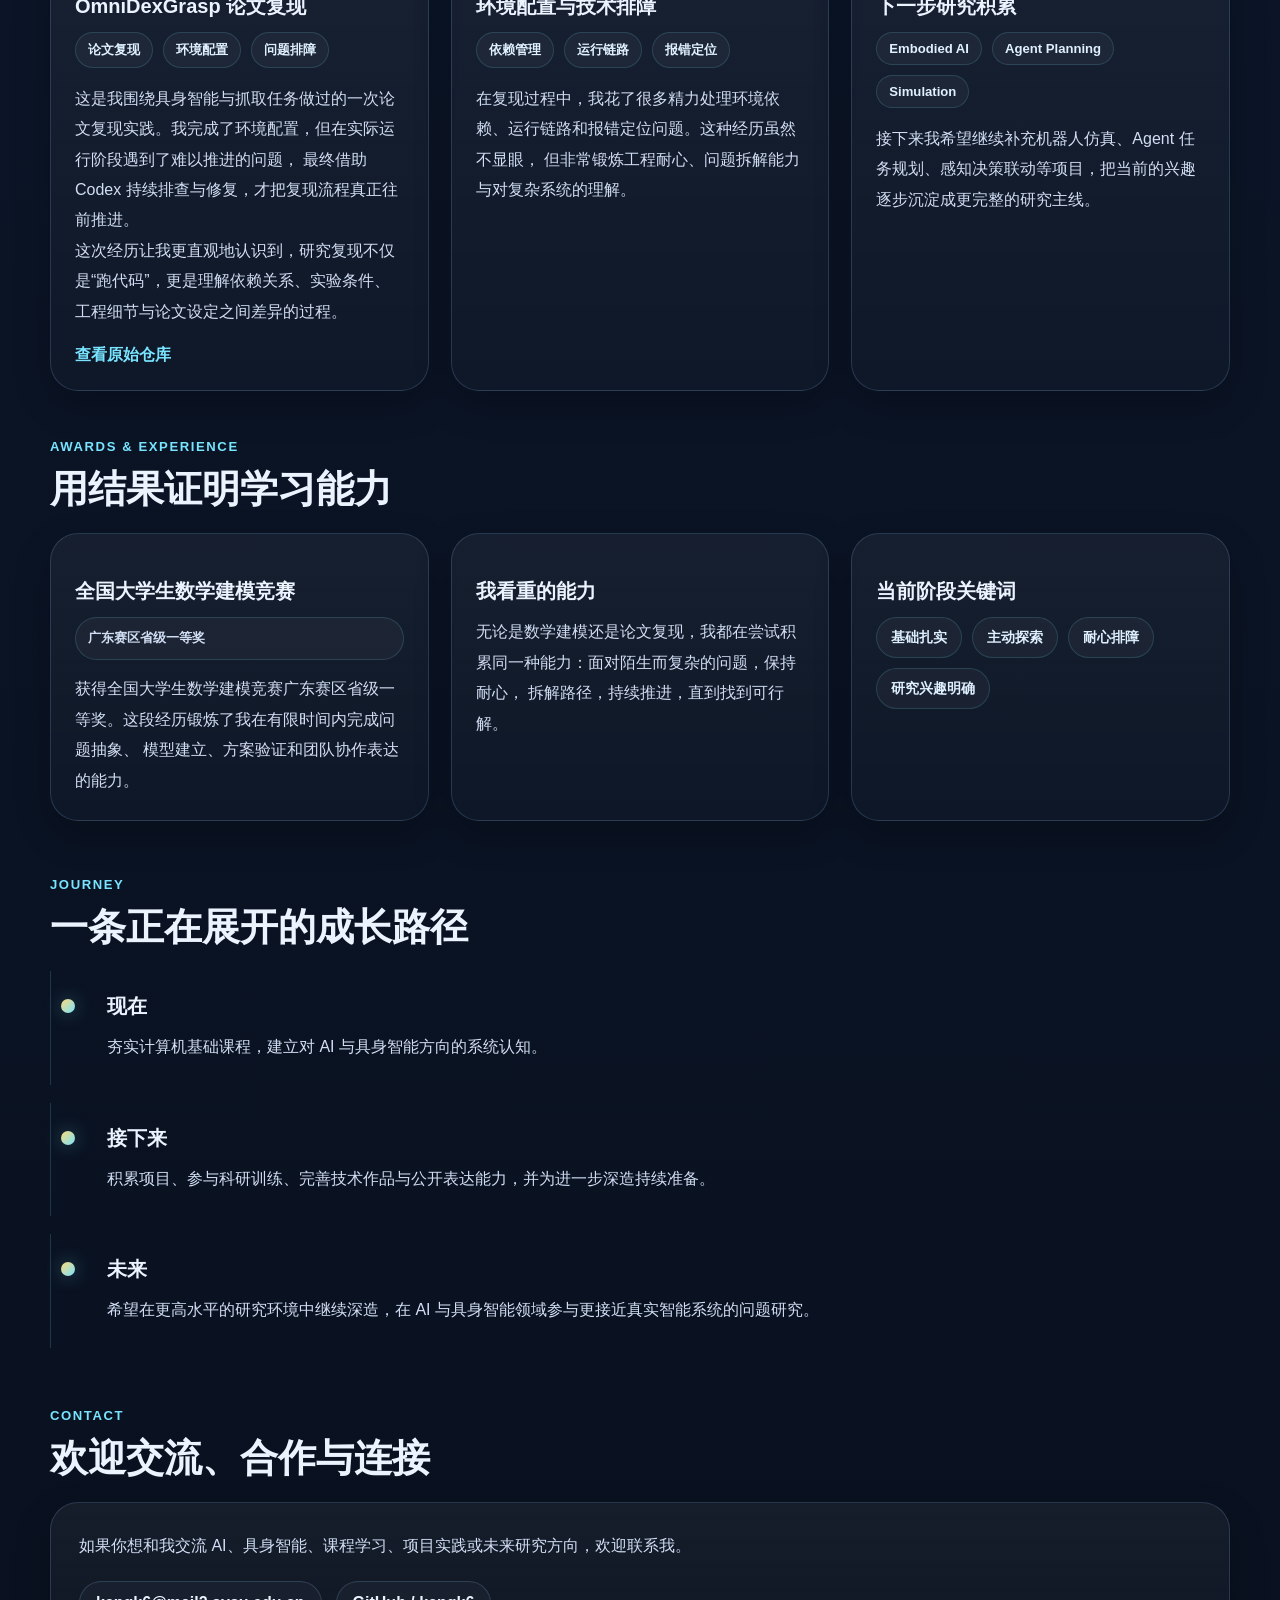
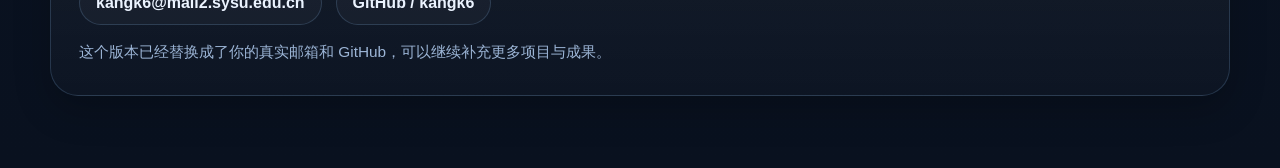
==== commit bec317bb: "Add files via upload" ====
--- a/index.html
+++ b/index.html
@@ -7,12 +7,6 @@
     <meta
       name="description"
       content="Kang Kai (TheBrave), a Computer Science sophomore at Sun Yat-sen University, focused on AI, embodied intelligence, and intelligent systems."
-    />
-    <link rel="preconnect" href="https://fonts.googleapis.com" />
-    <link rel="preconnect" href="https://fonts.gstatic.com" crossorigin />
-    <link
-      href="https://fonts.googleapis.com/css2?family=Manrope:wght@400;500;700;800&family=Noto+Sans+SC:wght@400;500;700;800&display=swap"
-      rel="stylesheet"
     />
     <link rel="stylesheet" href="./styles.css" />
   </head>
--- a/styles.css
+++ b/styles.css
@@ -9,7 +9,9 @@
   --accent: #78e4ff;
   --accent-strong: #31b8ff;
   --warm: #ffd978;
-  --shadow: 0 24px 80px rgba(0, 0, 0, 0.35);
+  --shadow: 0 14px 36px rgba(0, 0, 0, 0.22);
+  --font-sans: "Segoe UI", "PingFang SC", "Hiragino Sans GB", "Microsoft YaHei", "Noto Sans CJK SC", sans-serif;
+  --font-display: "Aptos", "Segoe UI", "PingFang SC", "Microsoft YaHei", sans-serif;
 }
 
 * {
@@ -22,7 +24,7 @@
 
 body {
   margin: 0;
-  font-family: "Noto Sans SC", sans-serif;
+  font-family: var(--font-sans);
   color: var(--text);
   background:
     radial-gradient(circle at top left, rgba(49, 184, 255, 0.22), transparent 26%),
@@ -97,7 +99,7 @@
 .project-tag,
 .signal-label,
 .eyebrow {
-  font-family: "Manrope", sans-serif;
+  font-family: var(--font-display);
 }
 
 .brand {
@@ -134,7 +136,7 @@
   color: var(--muted);
   padding: 8px 12px;
   border-radius: 999px;
-  font-family: "Manrope", sans-serif;
+  font-family: var(--font-display);
   font-weight: 800;
   cursor: pointer;
 }
@@ -173,7 +175,7 @@
 .project-card h3,
 .focus-card h3 {
   margin: 0;
-  font-family: "Manrope", sans-serif;
+  font-family: var(--font-display);
 }
 
 .hero h1 {
@@ -184,7 +186,7 @@
 .hero-title-cn {
   margin: 16px 0 0;
   color: var(--warm);
-  font-family: "Manrope", "Noto Sans SC", sans-serif;
+  font-family: var(--font-display);
   font-size: clamp(1.1rem, 2vw, 1.55rem);
   font-weight: 800;
   letter-spacing: 0.08em;
@@ -215,7 +217,7 @@
   border-radius: 999px;
   background: rgba(255, 255, 255, 0.04);
   color: #d8e8ff;
-  font-family: "Manrope", "Noto Sans SC", sans-serif;
+  font-family: var(--font-display);
   font-size: 0.88rem;
   font-weight: 700;
 }
@@ -265,7 +267,6 @@
   border: 1px solid var(--line);
   border-radius: 28px;
   background: linear-gradient(180deg, rgba(255, 255, 255, 0.06), rgba(255, 255, 255, 0.02));
-  backdrop-filter: blur(16px);
   box-shadow: var(--shadow);
 }
 
@@ -284,7 +285,7 @@
   border-radius: 18px;
   background: linear-gradient(135deg, rgba(120, 228, 255, 0.9), rgba(49, 184, 255, 0.9));
   color: #06101b;
-  font-family: "Manrope", sans-serif;
+  font-family: var(--font-display);
   font-size: 1.5rem;
   font-weight: 800;
 }
@@ -293,7 +294,7 @@
 .identity-role,
 .statement-label,
 .award-badge {
-  font-family: "Manrope", "Noto Sans SC", sans-serif;
+  font-family: var(--font-display);
 }
 
 .identity-name {
@@ -315,7 +316,6 @@
   border: 1px solid var(--line);
   border-radius: 28px;
   background: linear-gradient(180deg, rgba(255, 255, 255, 0.05), rgba(255, 255, 255, 0.02));
-  backdrop-filter: blur(16px);
   box-shadow: var(--shadow);
 }
 
@@ -378,10 +378,10 @@
   transform: translate(-50%, -50%);
   background: radial-gradient(circle at 30% 30%, #9df4ff, #31b8ff 70%, #1595d7);
   color: #04111d;
-  font-family: "Manrope", sans-serif;
+  font-family: var(--font-display);
   font-size: 1.45rem;
   font-weight: 800;
-  box-shadow: 0 0 44px rgba(49, 184, 255, 0.4);
+  box-shadow: 0 0 24px rgba(49, 184, 255, 0.28);
 }
 
 .orbit-node {
@@ -390,7 +390,7 @@
   border: 1px solid rgba(120, 228, 255, 0.22);
   background: var(--panel-strong);
   color: #dff5ff;
-  font-family: "Manrope", sans-serif;
+  font-family: var(--font-display);
   font-size: 0.82rem;
   font-weight: 700;
 }
@@ -518,7 +518,7 @@
   border-radius: 999px;
   background: rgba(255, 255, 255, 0.04);
   color: #dff0ff;
-  font-family: "Manrope", "Noto Sans SC", sans-serif;
+  font-family: var(--font-display);
   font-size: 0.88rem;
   font-weight: 700;
 }
@@ -554,7 +554,7 @@
   display: inline-flex;
   margin-top: 18px;
   color: var(--accent);
-  font-family: "Manrope", sans-serif;
+  font-family: var(--font-display);
   font-weight: 700;
 }
 
@@ -629,7 +629,7 @@
   border-radius: 999px;
   border: 1px solid var(--line);
   background: rgba(255, 255, 255, 0.03);
-  font-family: "Manrope", sans-serif;
+  font-family: var(--font-display);
   font-weight: 700;
 }
 
@@ -664,7 +664,7 @@
 .resume-section h2,
 .resume-item h3 {
   margin: 0;
-  font-family: "Manrope", sans-serif;
+  font-family: var(--font-display);
 }
 
 .resume-subtitle {
@@ -681,8 +681,39 @@
 
 .resume-links a {
   color: var(--accent);
-  font-family: "Manrope", sans-serif;
+  font-family: var(--font-display);
   font-weight: 700;
+}
+
+@media (prefers-reduced-motion: reduce) {
+  html {
+    scroll-behavior: auto;
+  }
+
+  .button,
+  .reveal {
+    transition: none !important;
+  }
+
+  .reveal,
+  .reveal.visible {
+    opacity: 1;
+    transform: none;
+  }
+}
+
+@media (max-width: 900px), (pointer: coarse) {
+  body::before {
+    display: none;
+  }
+
+  .site-header {
+    backdrop-filter: none;
+  }
+
+  .project-card::after {
+    display: none;
+  }
 }
 
 .resume-section {
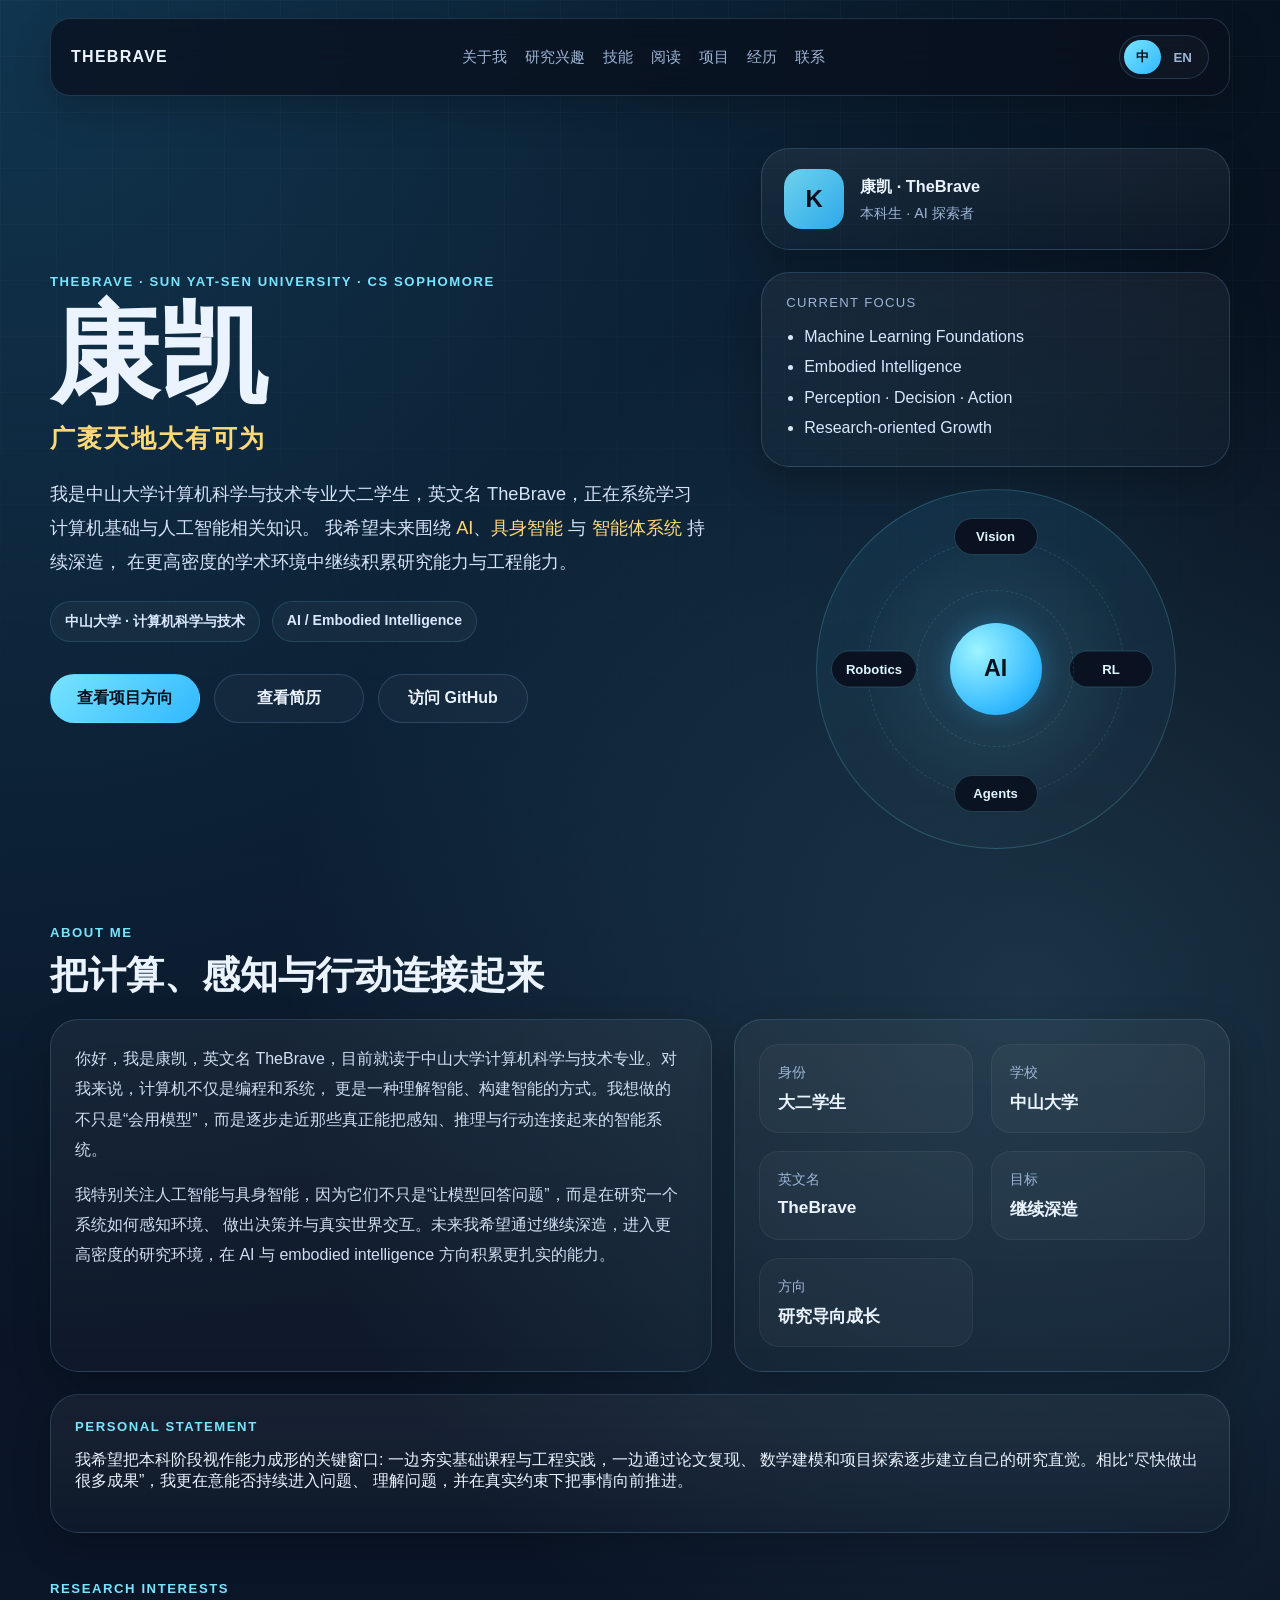
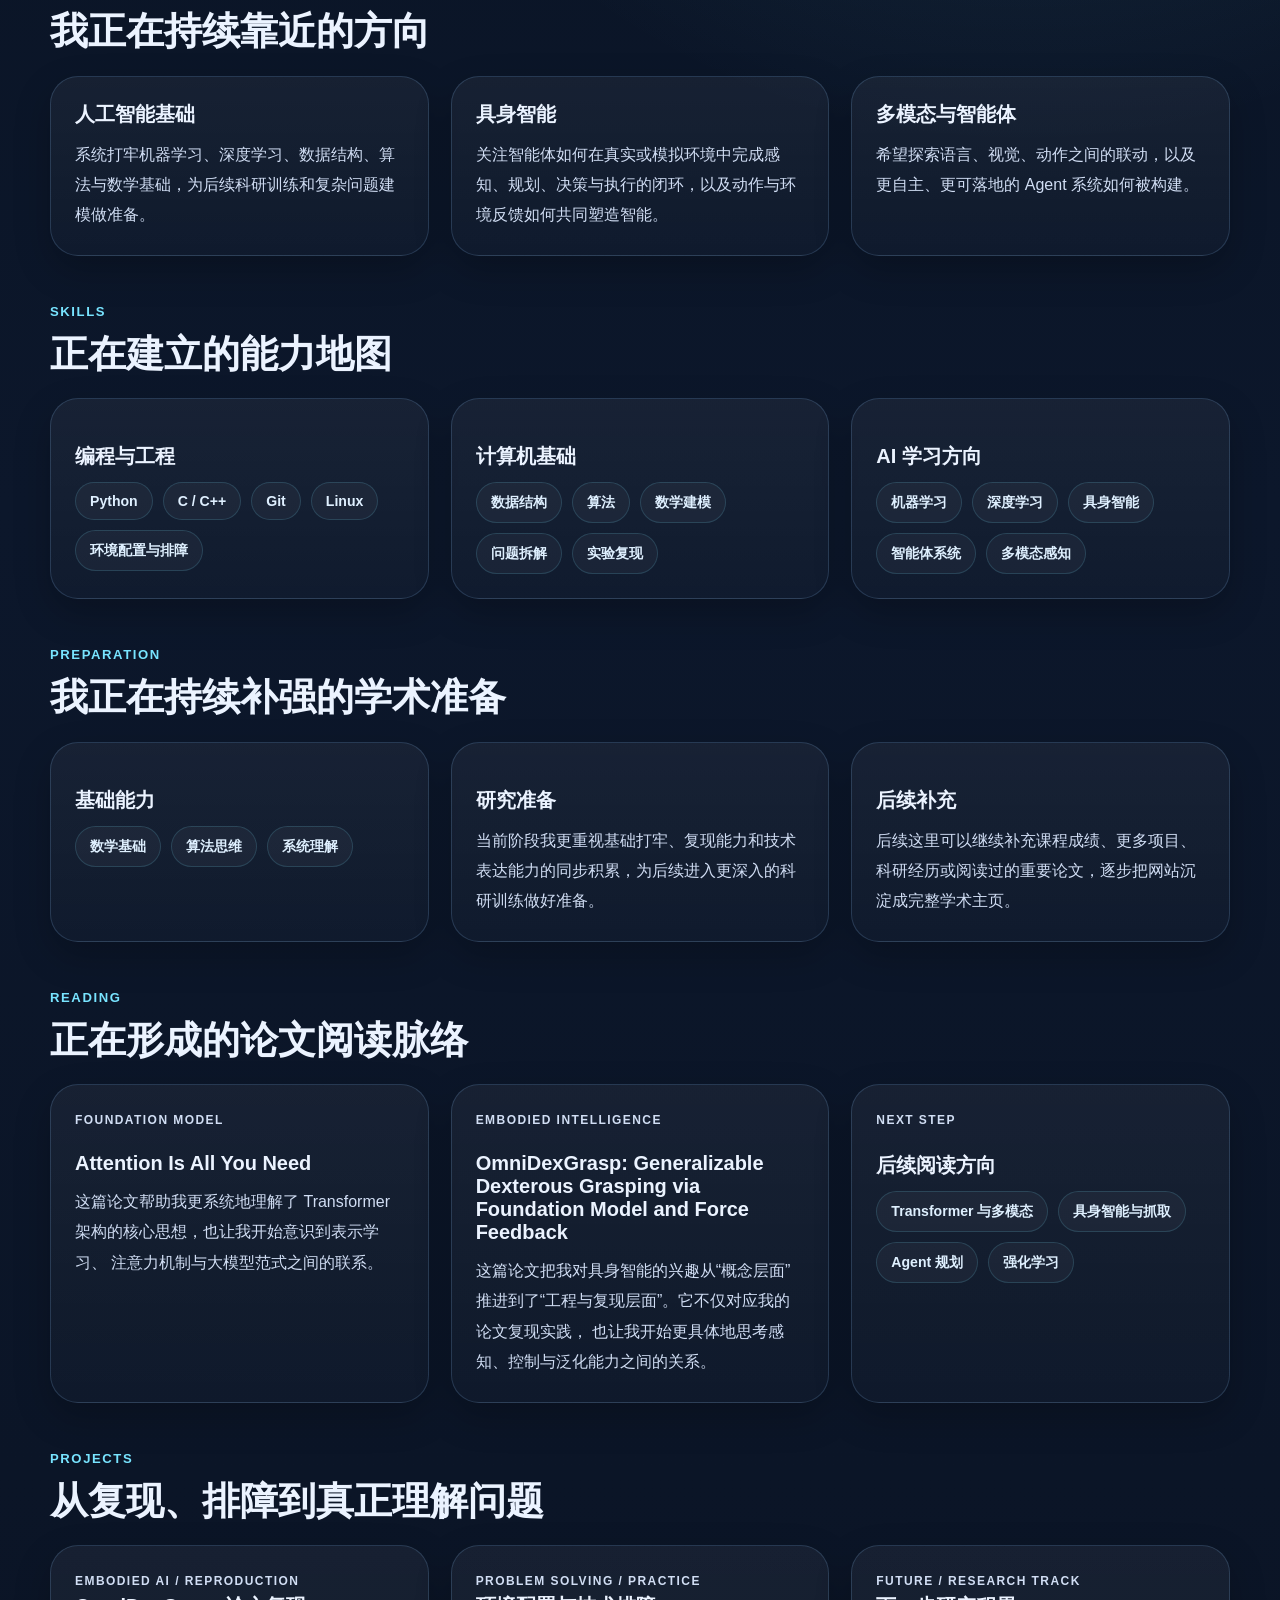
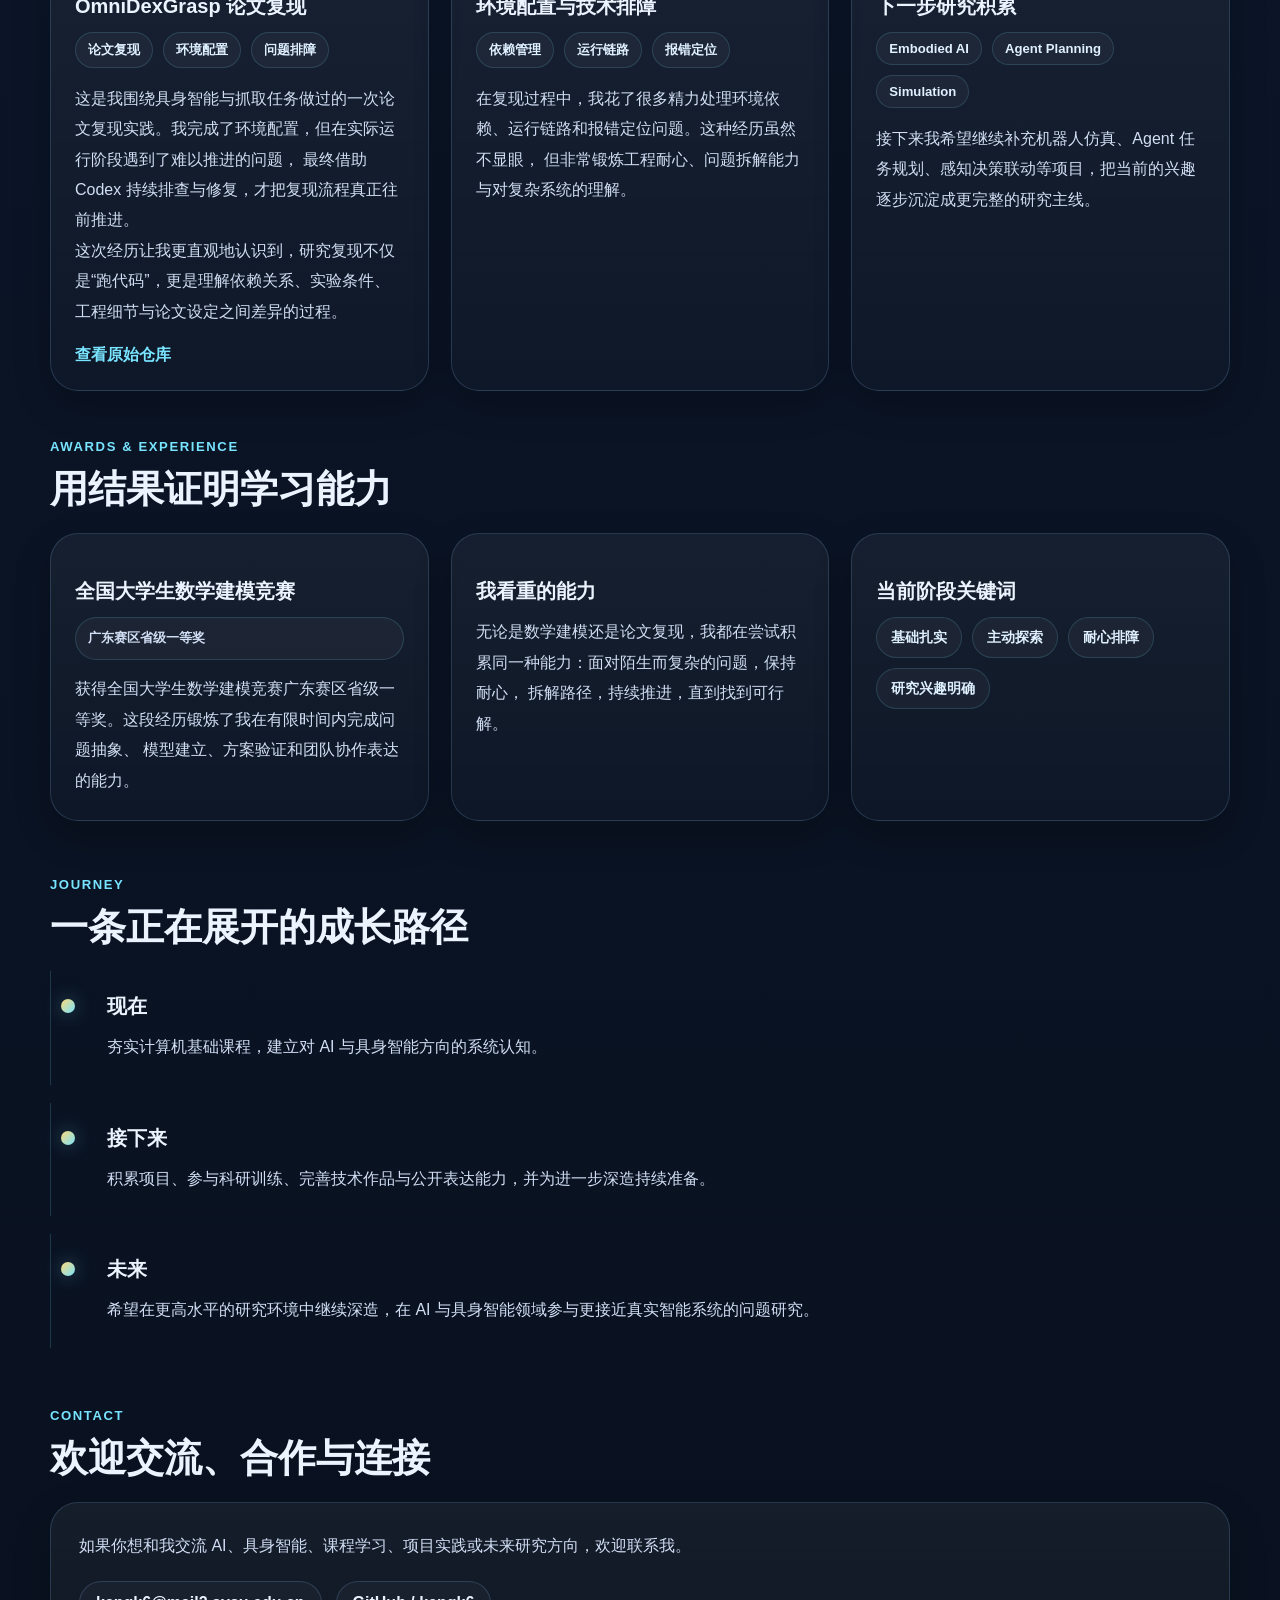
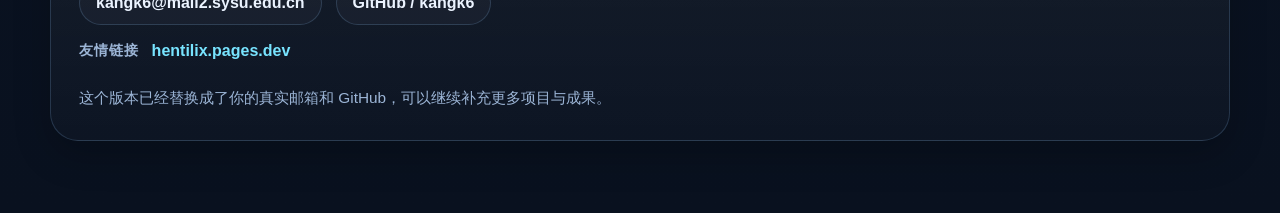
==== commit 8ba9a5f1: "Add Hentilix friend link" ====
--- a/index.html
+++ b/index.html
@@ -517,6 +517,13 @@
               <a href="mailto:kangk6@mail2.sysu.edu.cn">kangk6@mail2.sysu.edu.cn</a>
               <a href="https://github.com/kangk6" target="_blank" rel="noreferrer">GitHub / kangk6</a>
             </div>
+            <div class="friend-links">
+              <p class="friend-links-label">
+                <span data-lang-zh>友情链接</span>
+                <span data-lang-en>Friends</span>
+              </p>
+              <a href="https://hentilix.pages.dev/" target="_blank" rel="noreferrer">hentilix.pages.dev</a>
+            </div>
             <p class="contact-note" data-lang-zh>这个版本已经替换成了你的真实邮箱和 GitHub，可以继续补充更多项目与成果。</p>
             <p class="contact-note" data-lang-en>This version already uses your real email and GitHub link, and can be expanded with more projects and achievements over time.</p>
           </div>
--- a/styles.css
+++ b/styles.css
@@ -633,6 +633,30 @@
   font-weight: 700;
 }
 
+.friend-links {
+  display: flex;
+  flex-wrap: wrap;
+  align-items: center;
+  gap: 12px;
+  margin: 0 0 18px;
+}
+
+.friend-links-label {
+  margin: 0;
+  color: var(--muted) !important;
+  font-family: var(--font-display);
+  font-size: 0.9rem;
+  font-weight: 700;
+  letter-spacing: 0.08em;
+  text-transform: uppercase;
+}
+
+.friend-links a {
+  color: var(--accent);
+  font-family: var(--font-display);
+  font-weight: 700;
+}
+
 .contact-note {
   color: var(--muted) !important;
   font-size: 0.96rem;
